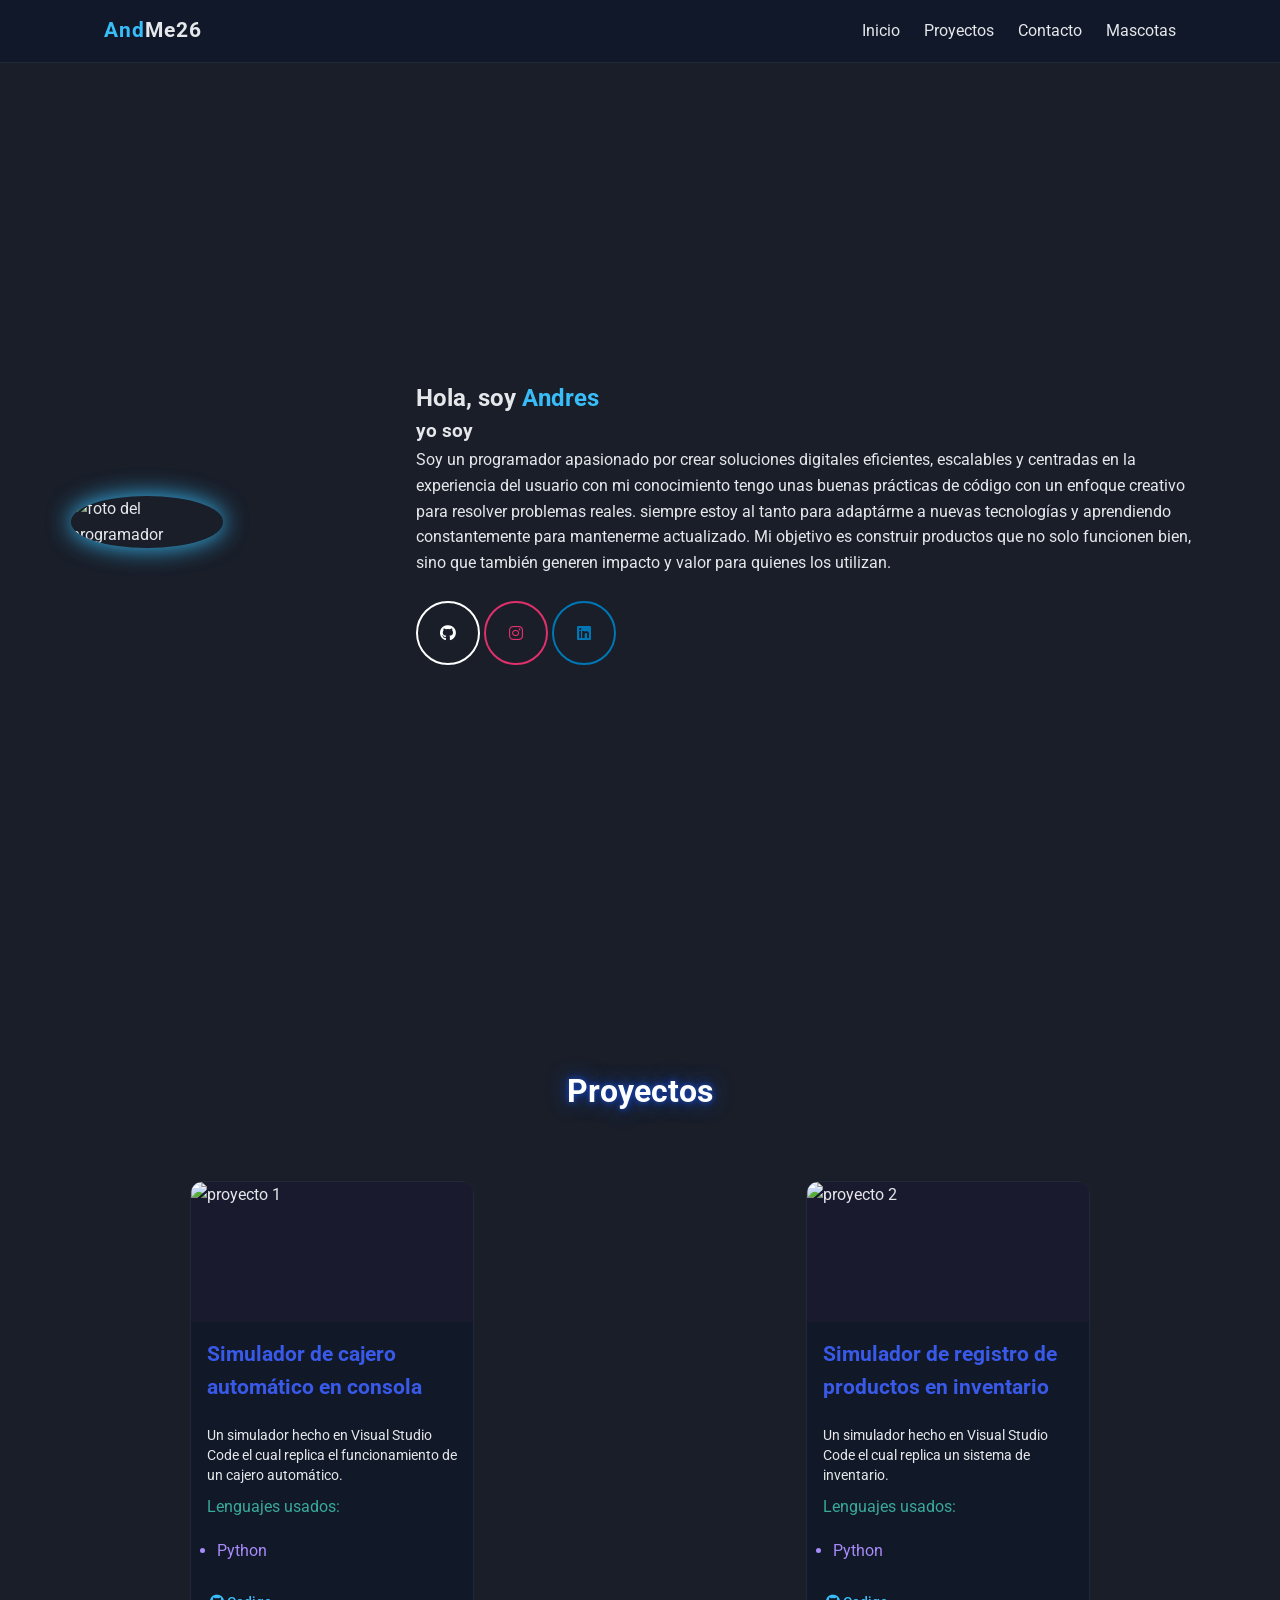
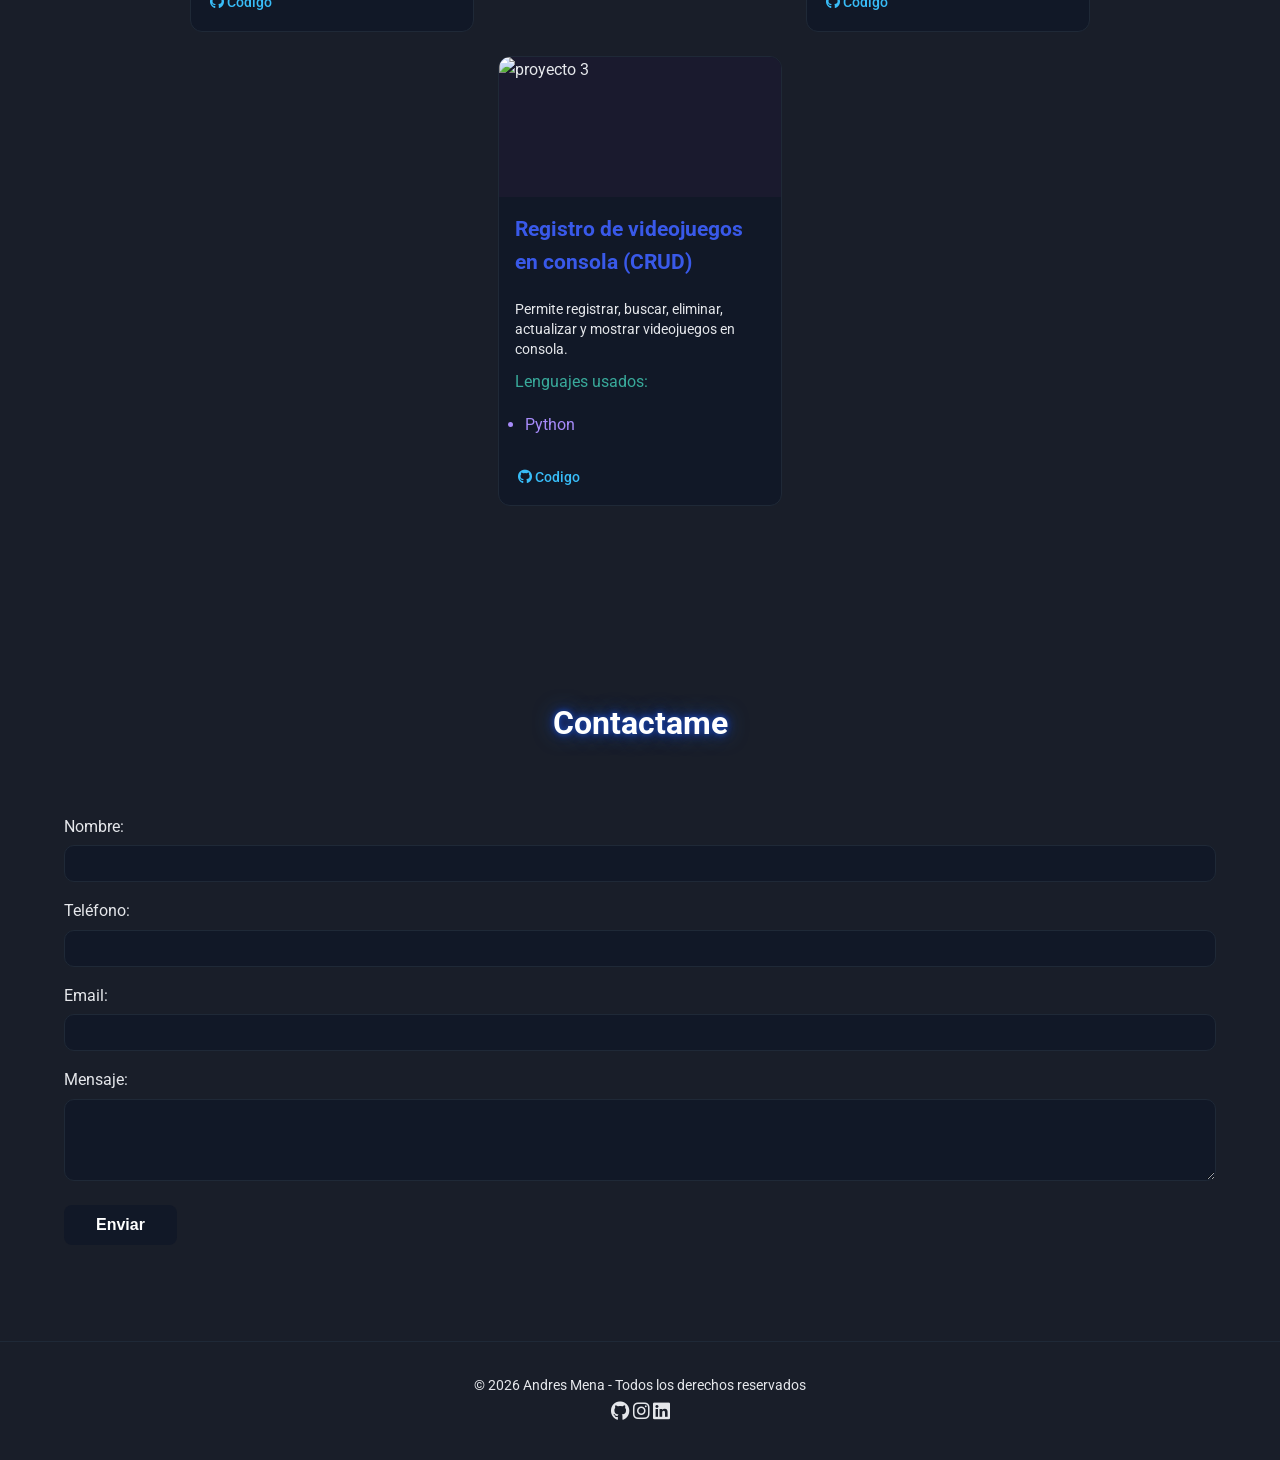
==== index.html @ 52090c89 "test2.0" ====
<!DOCTYPE html>

<html lang="es">
    <head>
    <meta charset="UTF-8" >
    <meta name="viewport" content="width=device-width, initial-scale=1.0">
    <link rel="icon" type="image/jpg" href="./public/icons/favicon.jpeg">
    <title>Portafolio</title>
    <link href="https://fonts.googleapis.com/css2?family=Roboto:wght@400;700&display=swap" rel="stylesheet">
    <link rel="stylesheet" href="src/css/styles.css">
    <link rel="stylesheet" href="https://cdnjs.cloudflare.com/ajax/libs/font-awesome/6.0.0/css/all.min.css">
</head>

<body>
    
    <header>    
        <nav id="navbar">
            <div class="logo"><span>And</span>Me26</div>
            <ul class="nav-links">
                <li><a href="#home" class="active"> Inicio</a> </li>
                <li><a href="#proyectos">Proyectos</a> </li>
                <li><a href="#contacto">Contacto</a> </li>
                <li><a class= "link" href="mascotas.html">Mascotas</a> </li>
            </ul>
        </nav>
    </header>

    <!-- sobre mi -->
    <section id="home" class="home">
        <div class="home-img">
            <img id="img-main" src="./public/icons/Foto.jpg" alt="foto del programador">
        </div>
        <div class="content-home">
            <h1>Hola, soy <span> Andres </span> </h1>
            <h3 class="text">yo soy<span></span> </h3>
            <p>Soy un programador apasionado por crear soluciones digitales eficientes, escalables y centradas en la experiencia del usuario con mi conocimiento tengo unas buenas prácticas de código con un enfoque creativo para resolver problemas reales. siempre estoy al tanto para  adaptárme a nuevas tecnologías y aprendiendo constantemente para mantenerme actualizado. Mi objetivo es construir productos que no solo funcionen bien, sino que también generen impacto y valor para quienes los utilizan.</p>
            <br>
            <div class="social-icons">
                <a class="social-icon a" href="https://github.com/AndMe26" target="_blank"><i class="fab fa-github"></i></a>
                <a class="social-icon b" href="https://www.instagram.com/n1ghtd4rk/" target="_blank"><i class="fab fa-instagram"></i></a>
                <a class="social-icon c" href="https://www.linkedin.com/in/andme26/" target="_blank"><i class="fab fa-linkedin"></i></a>
            </div>
        </div>

    </section>

    
    <section id="proyectos" class="projects">
        <h2 class="title-project">Proyectos</h2>

        <div class="content-project">

            <!-- PROYECTO 1 -->
            <div class="card-proyect">

                <div class="project-img">
                    <img src="./public/Img/cajero.jpg" alt="proyecto 1">
                </div>

                <div class="project-info">
                    <h4>Simulador de cajero automático en consola</h4>
                    <p>Un simulador hecho en Visual Studio Code el cual replica el funcionamiento de un cajero automático.</p>

                    <span>Lenguajes usados:</span>
                    <ul class="language">
                        <li>Python</li>
                    </ul>
                </div>

                <div class="project-links">
                    <a href="https://github.com/AndMe26/SimuladorDeCajeroAutomatico.git" target="_blank">
                        <i class="fab fa-github"></i> Codigo
                    </a>
                </div>

            </div>

            <br>

            <!-- PROYECTO 2 -->
            <div class="card-proyect">

                <div class="project-img">
                    <img src="./public/Img/2897785.png" alt="proyecto 2">
                </div>

                <div class="project-info">
                    <h4>Simulador de registro de productos en inventario</h4>
                    <p>Un simulador hecho en Visual Studio Code el cual replica un sistema de inventario.</p>

                    <span>Lenguajes usados:</span>
                    <ul class="language">
                        <li>Python</li>
                    </ul>
                </div>

                <div class="project-links">
                    <a href="https://github.com/AndMe26/InventarioRiwi.git" target="_blank">
                        <i class="fab fa-github"></i> Codigo
                    </a>
                </div>

            </div>

            <br>

            <!-- PROYECTO 3 -->
            <div class="card-proyect">

                <div class="project-img">
                    <img src="./public/Img/videojuegos.jpg" alt="proyecto 3">
                </div>

                <div class="project-info">
                    <h4>Registro de videojuegos en consola (CRUD)</h4>
                    <p>Permite registrar, buscar, eliminar, actualizar y mostrar videojuegos en consola.</p>

                    <span>Lenguajes usados:</span>
                    <ul class="language">
                        <li>Python</li>
                    </ul>
                </div>

                <div class="project-links">
                    <a href="https://github.com/AndMe26/Coleccion-de-videojuegos.git" target="_blank">
                        <i class="fab fa-github"></i> Codigo
                    </a>
                </div>

            </div>

        </div>
    </section>


    <section id="contacto" class="contact">
        <h2 class="title-contact">Contactame</h2>
        <form action="" method="POST">
            <div class="form-group">
                <label for="nombre">Nombre:</label>
                <input type="text" id="nombre" name="nombre" required>
            </div>
            <div class="form-group">
                <label for="telefono">Teléfono:</label>
                <input type="tel" id="telefono" name="telefono" required>
            </div>
            <div class="form-group">
                <label for="email">Email:</label>
                <input type="email" id="email" name="email" required>
            </div>
            <div class="form-group">
                <label for="mensaje">Mensaje:</label>
                <textarea id="mensaje" rows="4" name="mensaje" required></textarea>
            </div>
            <button type="submit">Enviar</button>
        </form>

    </section>

    <footer>
        <div class="footer-content">
            <p> &copy; 2026 Andres Mena - Todos los derechos reservados</p>
            <div class="social-icons">
                <a href="https://github.com/AndMe26" target="_blank"><i class="fab fa-github"></i></a>
                <a href="https://www.instagram.com/n1ghtd4rk/" target="_blank"><i class="fab fa-instagram"></i></a>
                <a href="URL_DE_TU_LINKEDIN" target="_blank"><i class="fab fa-linkedin"></i></a>
            </div>
        </div>
    </footer>

</body>
</html>
---- src/css/styles.css ----
:root {
    --primary-color: #00FF41;
    --secondary-color: #38bdf8;
    --tertiary-color: #a78bfa;

    --background-color: #0f172a;
    --background-secondary: #191e29;

    --text-primary: #e5e7eb;
    --text-secondary: #9ca3af;

    --border-color: #1f2937;

    --card-bg: #111827;

    --transition: all .3s ease;
}

/* RESET */
* {
    padding: 0px;
    margin: 0px;
    box-sizing: border-box;
}

/* BASE */
html {
    scroll-behavior: smooth;
    scrollbar-color: #0db43796 #0A0A0A;
}

body { 
    background-color: var(--background-secondary);
    font-family: 'Roboto', sans-serif;
    color: var(--text-primary);
    line-height: 1.6;
    padding-top: 70px;
}

a {
    text-decoration: none;
}

/* HEADER */
header {
    position: fixed;
    top: 0;
    left: 0;
    width: 100%;
    background-color: rgba(15, 23, 42, 0.75);
    backdrop-filter: blur(10px);
    -webkit-backdrop-filter: blur(10px);
    z-index: 50;
    border-bottom: 1px solid var(--border-color);
}

/* NAVBAR */
#navbar {
    display: flex;
    justify-content: space-between;
    align-items: center;
    padding: 0.9rem 5%;
    max-width: 1200px;
    margin: 0 auto;
}

.logo {
    font-size: 1.3rem;
    font-weight: 700;
    letter-spacing: 1px;
}

.logo span {
    color: var(--secondary-color);
}

.nav-links {
    display: flex;
    gap: 1.5rem;
    list-style: none;
}

.nav-links a {
    color: var(--text-primary);
    position: relative;
    transition: var(--transition);
}

.nav-links a::after {
    content: "";
    position: absolute;
    left: 0;
    bottom: -4px;
    width: 0%;
    height: 2px;
    background: var(--secondary-color);
    transition: var(--transition);
}

.nav-links a:hover::after {
    width: 100%;
}

.social-icon.a {
    border-color: #fff;
    color: #fff;
}

.social-icon.a:hover {
    background: #fff;
    color: #000;
}

.social-icon.b {
    border-color: #E1306C;
    color: #E1306C;
}

.social-icon.b:hover {
    background: #E1306C;
    color: #fff;
}

.social-icon.c {
    border-color: #0077B5;
    color: #0077B5;
}

.social-icon.c:hover {
    background: #0077B5;
    color: #fff;
}

/* SECTIONS */
section {
    padding: 6rem 5%;
    max-width: 1400px;
    margin: 0 auto;
}

/* HOME */
.home {
    display: flex;
    align-items: center;
    justify-content: space-between;
    gap: 50px;
    min-height: 100vh;
    padding-top: 100px;
}

.content-home {
    max-width: 800px;
}

.content-home h1 span {
    color: var(--secondary-color);
}

/* IMAGES */
.home img {
    display: block;
    max-width: 100%;
    margin-left: auto;
    margin-right: auto;
}

#img-main {
    width: 91%;
    max-width: 310px;
    height: auto;
    border-radius: 50%;
    box-shadow: 0 0 25px var(--secondary-color);
    transition: 0.3s;
}

#img-main:hover {
    transform: scale(1.05);
}

/* GRID */
.grid {
    display: grid;
    grid-template-columns: repeat(auto-fit, minmax(280px, 1fr));
    gap: 20px;
    justify-items: center;
}

/* PROJECTS */
.title-project {
    font-size: 2rem;
    margin-bottom: 3rem;
    text-align: center;
    position: relative;
    padding-bottom: 1rem;
    color: #fff;
    text-shadow: 0 0 5px #1d4da5,
                0 0 10px #0f25a1,
                0 0 20px #22539c;
}

.content-project {
    display: grid;
    grid-template-columns: repeat(3, 1fr);
    gap: 24px;
    align-items: start;
    max-width: 900px;
    margin: 0 auto;
}

.card-proyect {
   background: var(--card-bg);
    border-radius: 12px;
    border: 1px solid var(--border-color);
    overflow: hidden;
    transition: var(--transition);
    width: 100%;
}

.card-proyect:hover {
    transform: translateY(-5px);
    box-shadow: 0 12px 25px rgba(0,0,0,0.35);
}

.project-img {
    width: 100%;
    height: 140px;
    overflow: hidden;
}

.project-img img {
    width: 100%;
    height: 100%;
    object-fit: contain;
    background: #1a1a2e;
    display: block;
}

.card-proyect:hover .project-img img {
    transform: scale(1.05);
}

.project-info {
    padding: 1rem;
    display: flex;
    flex-direction: column;
    gap: 8px;
}

.project-info h4 {
    margin-bottom: .8rem;
    font-size: 1.3rem;
    color: rgb(57, 89, 233);
}


.language{

    padding: 10px;
    color: var(--tertiary-color);
}

.project-info p {
    color: var(--text-primary);
    font-size: 0.9rem;
    line-height: 1.4;
}

.project-info span{
    color: #39aa9b;


} 

.title-contact{
    font-size: 2rem;
    margin-bottom: 3rem;
    text-align: center;
    position: relative;
    padding-bottom: 1rem;
    color: #fff;
    text-shadow: 0 0 5px #1d4da5,
                0 0 10px #0f25a1,
                0 0 20px #22539c;
}   

.project-links {
    padding: 0 1.2rem 1rem;
    margin-top: auto;
}

.project-links a {
    color: var(--secondary-color);
    font-weight: 500;
    font-size: 0.9rem;
}

/* SOCIAL ICONS */
.social-icon {
    display: inline-flex;
    justify-content: center;
    align-items: center;
    width: 4rem;
    height: 4rem;
    border-radius: 50%;
    border: 2px solid var(--secondary-color);
    transition: var(--transition);
}

.social-icon:hover {
    background: var(--secondary-color);
    transform: translateY(-4px);
    color: white;
}

/* CONTACT */
.contact input,
.contact textarea {
    background: var(--card-bg);
    border: 1px solid var(--border-color);
    padding: 10px;
    border-radius: 10px;
    color: var(--text-primary);
    transition: var(--transition);
    width: 100%;
}

.contact input:focus,
.contact textarea:focus {
    border-color: var(--secondary-color);
    box-shadow: 0 0 8px rgba(56, 189, 248, 0.2);
    outline: none;
}

.contact button{
    background-color: var(--card-bg);
    color: #ffffff;
    padding: 0.7rem 2rem;
    border: none;
    border-radius: 8px;
    cursor: pointer;
    font-weight: 700;
    font-size: 1rem;
    transition: var(--transition);
    margin-top: 0.5rem;
}

.contact button:hover{
    opacity: 0.85;
    transform: translateY(-2px);

}

.form-group{
    display: flex;
    flex-direction: column;
    gap: 6px;
    margin-bottom: 1rem;
}

/* FOOTER */
footer {
    text-align: center;
    padding: 2rem;
    border-top: 1px solid var(--border-color);
    color: var(--text-primary);
    font-size: 0.9rem;
}

.footer-content .social-icons a {
    color: var(--text-primary);
    font-size: 1.2rem;
    transition: var(--transition);
}

.footer-content .social-icons a:hover {
    color: var(--secondary-color);
}
/* PETS HEADER */
#navbar-mascotas {
    display: flex;
    justify-content: space-between;
    align-items: center;
    padding: 0.9rem 5%;
    max-width: 100%;
    margin: 0 auto;
}

#pets-header h1 {
    font-size: 1.2rem;
    margin: 0;
}

#pets-header .back-portafolio ul {
    list-style: none;
    margin: 0;
    padding: 0;
}

/* GALERY */
.galeria {
    padding-top: 5rem;
    padding-bottom: 3rem;
    max-width: 1200px;
    margin: 0 auto;
    padding-left: 5%;
    padding-right: 5%;
}

.galeria h2{
    text-align: center;
    font-size: 2rem;
    margin-bottom: 2rem;
    color: #fff;
    text-shadow:    0 0 5px #1d4da5,
                    0 0 10px #0f25a1,
                    0 0 20px #22539c;

}

/* PETS GRID */
.contenedor-mascotas {
    display: grid;
    grid-template-columns: repeat(3 , 1fr);
    gap: 20px;
}

.mascota {
    background-color: var(--card-bg);
    border: 1px solid var(--border-color);
    padding: 15px;
    border-radius: 12px;
    text-align: center;
    transition: var(--transition);
}

.mascota:hover {
    transform:  translateY(-5px);
    box-shadow: 0 12px 25px rgba(0,0,0,0.35);
}

.mascota img{
    width: 100%;
    height: 160px;
    object-fit: cover;
    border-radius: 10px;
    margin-bottom: 0.5rem;

}

.mascota h3 {
    color: var(--secondary-color);
    margin-bottom:  0.4rem;
}

.mascota p {
    font-size:  0.9rem;
    color: var(--text-secondary);
}




/* ================= RESPONSIVE ================= */

@media (max-width: 1024px) {
    .home {
        gap: 30px;
        padding-top: 120px;
    }

    .content-home {
        max-width: 100%;
    }
}

@media (max-width: 768px) {

   body {
        padding-top: 130px;
    }

    #navbar {
        flex-direction: column;
        gap: 8px;
        padding: 0.7rem 5%;
    }

    .nav-links {
        flex-wrap: wrap;
        justify-content: center;
        gap: 10px;
    }

    .nav-links a {
        font-size: 0.85rem;
    }

    .home {
        flex-direction: column;
        justify-content: center;
        align-items: center;
        text-align: center;
        gap: 2rem;
    }

    #img-main {
        width: 200px;
        height: 200px;
    }

    .content-project {
        grid-template-columns: 1fr;
    }

    .card-proyect {
        width: 100%;
    }

    .content-home h1 {
        font-size: 1.8rem;
    }

    .content-home p {
        font-size: 0.95rem;
    }

    .social-icon {
        width: 3.5rem;
        height: 3.5rem;
    }

    footer {
        padding: 2rem 1rem;
    }

    .contenedor-mascotas {
        grid-template-columns: repeat(2, 1fr);
    }
}

@media (max-width: 480px) {

    .content-home h1 {
        font-size: 1.5rem;
    }

    .content-home p {
        font-size: 0.9rem;
    }

    #img-main {
        width: 150px;
        height: 150px;
    }

    .nav-links {
        gap: 8px;
    }

    .nav-links a {
        font-size: 0.8rem;
    }

    .project-info h4 {
        font-size: 1rem;
    }

    .project-info p {
        font-size: 0.85rem;
    }
}
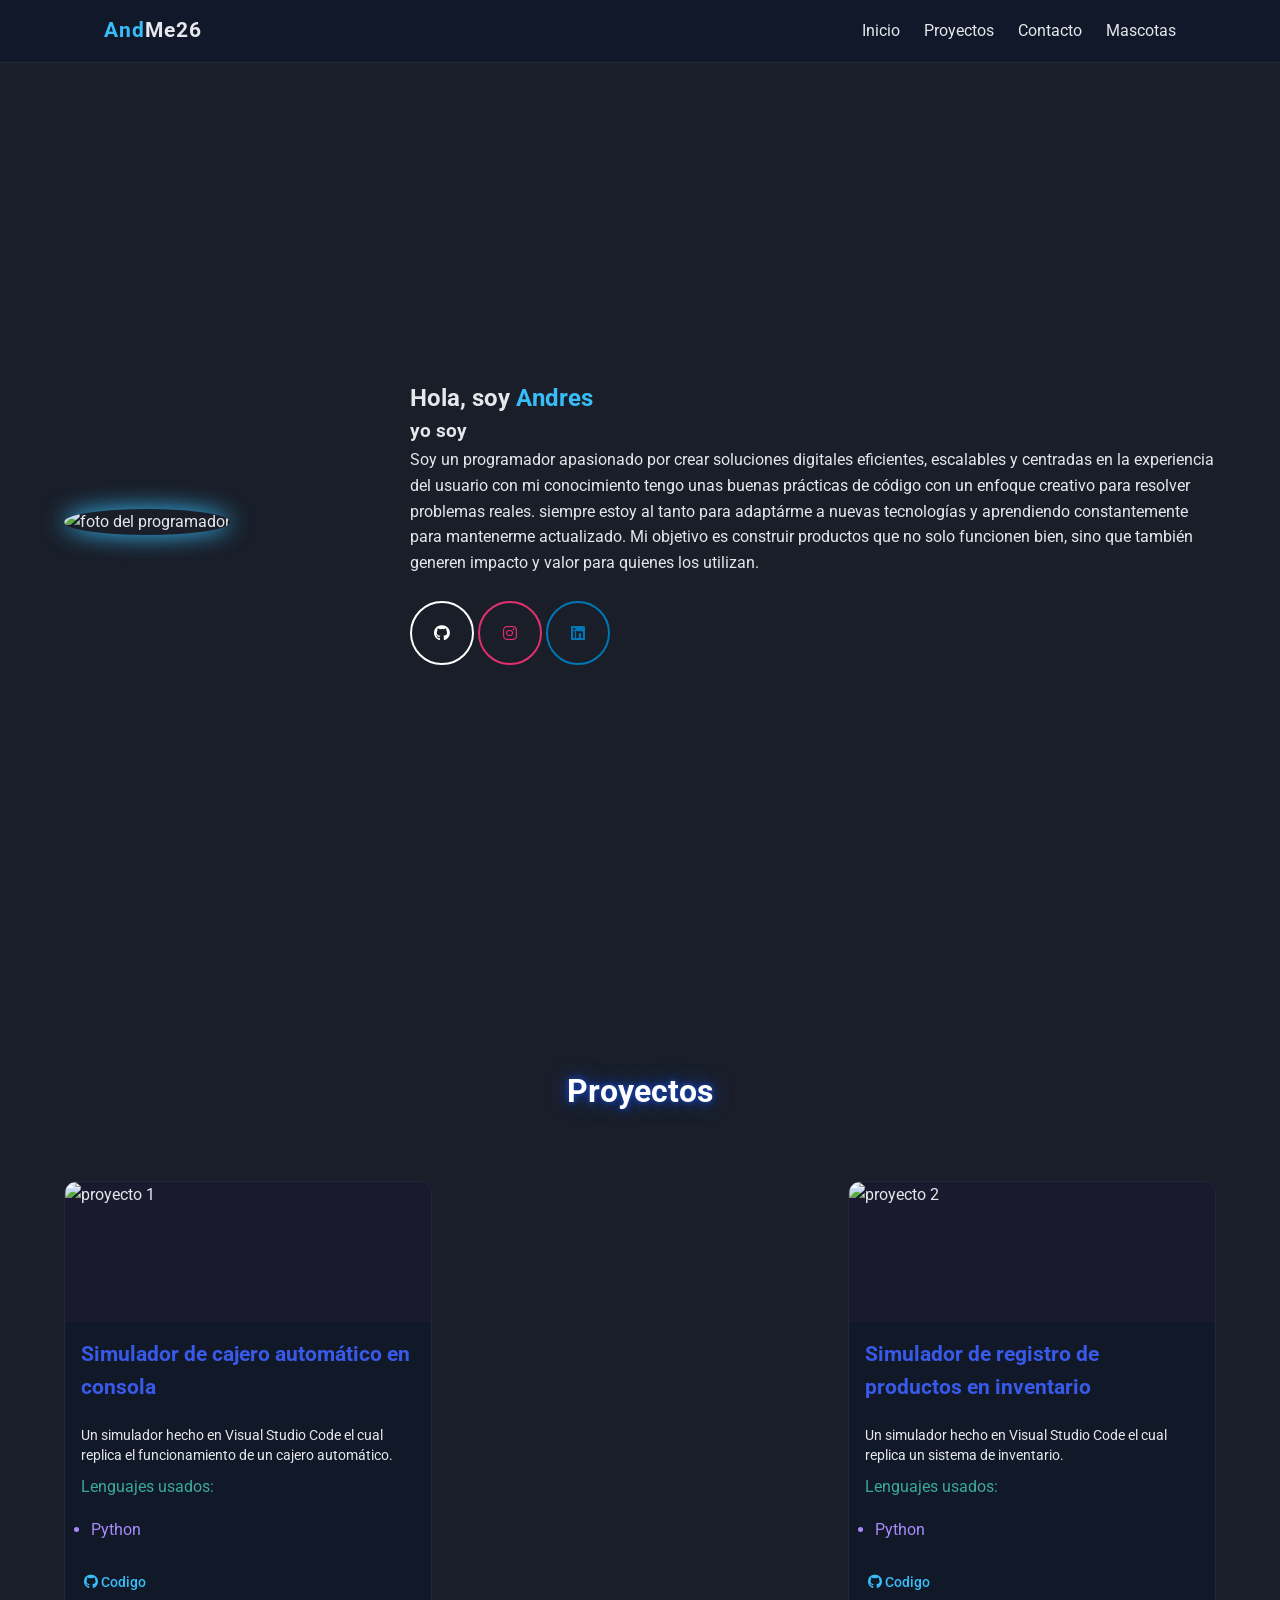
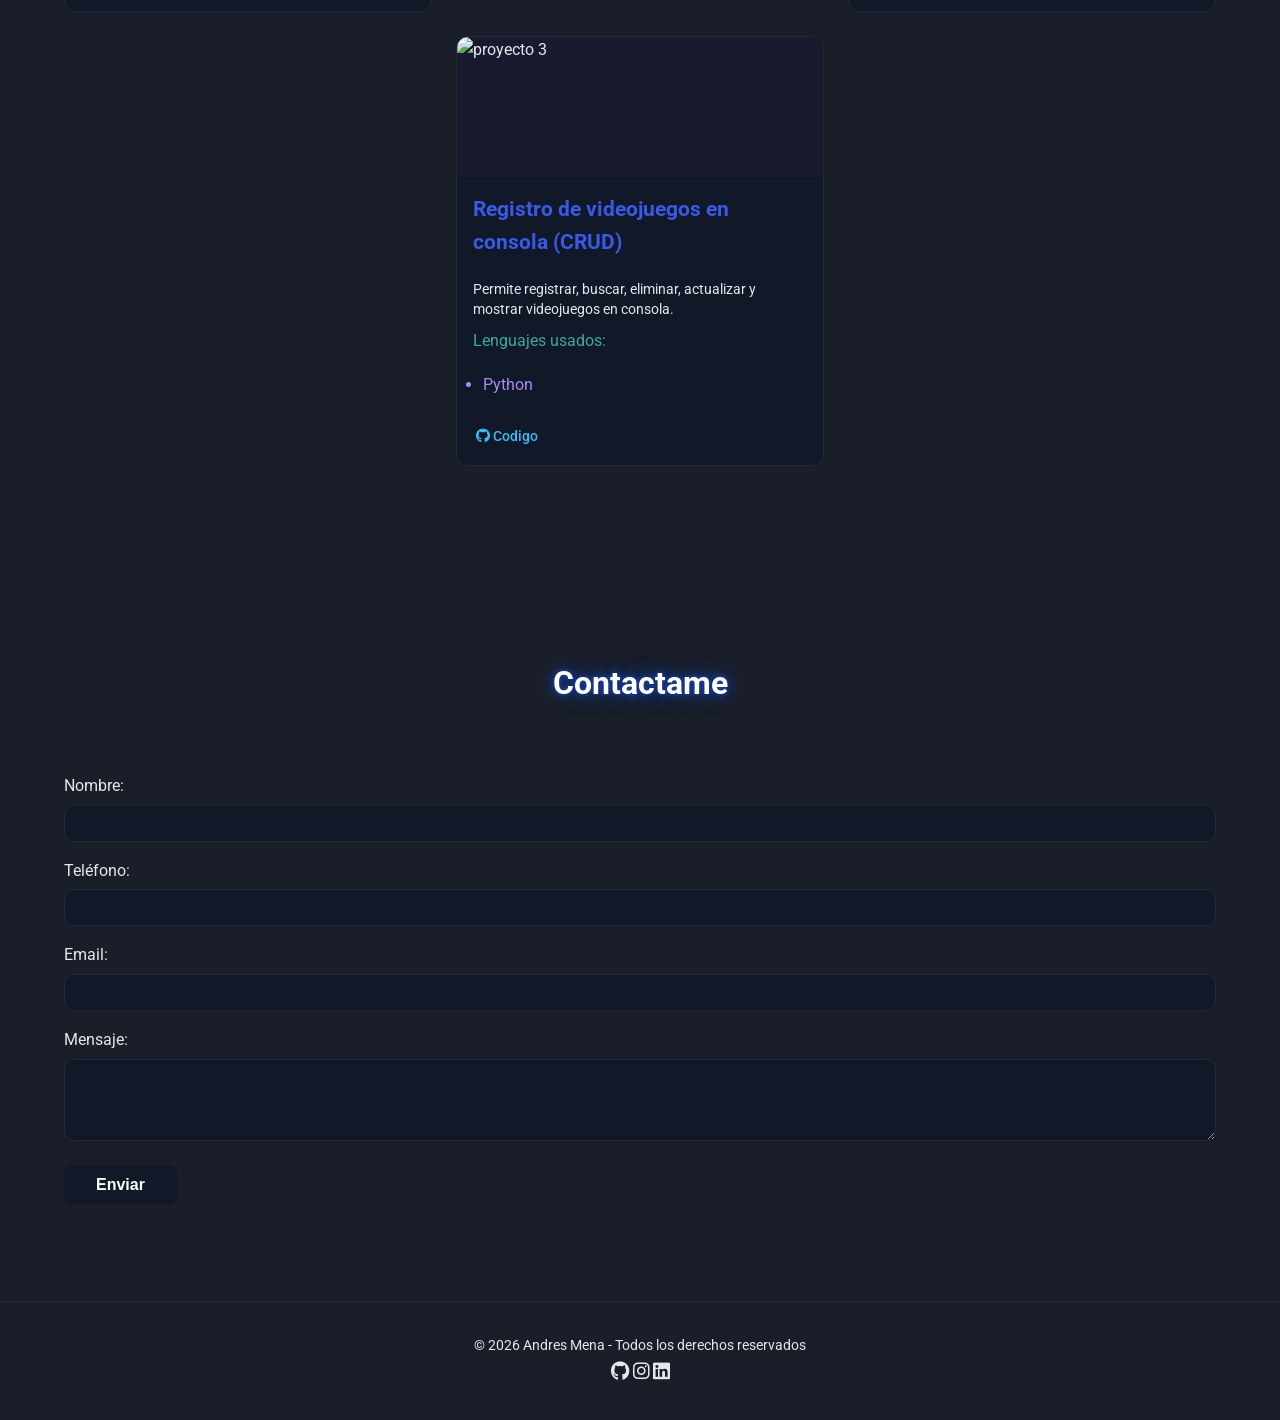
==== commit 47be8790: "test3.0" ====
--- a/index.html
+++ b/index.html
@@ -7,6 +7,7 @@
     <link rel="icon" type="image/jpg" href="./public/icons/favicon.jpeg">
     <title>Portafolio</title>
     <link href="https://fonts.googleapis.com/css2?family=Roboto:wght@400;700&display=swap" rel="stylesheet">
+    <link rel="stylesheet" href="src/css/header.css">
     <link rel="stylesheet" href="src/css/styles.css">
     <link rel="stylesheet" href="https://cdnjs.cloudflare.com/ajax/libs/font-awesome/6.0.0/css/all.min.css">
 </head>
--- a/src/css/header.css
+++ b/src/css/header.css
@@ -0,0 +1,59 @@
+/* HEADER */
+header {
+    position: fixed;
+    top: 0;
+    left: 0;
+    width: 100%;
+    background-color: rgba(15, 23, 42, 0.75);
+    backdrop-filter: blur(10px);
+    -webkit-backdrop-filter: blur(10px);
+    z-index: 50;
+    border-bottom: 1px solid var(--border-color);
+}
+
+/* NAVBAR */
+#navbar {
+    display: flex;
+    justify-content: space-between;
+    align-items: center;
+    padding: 0.9rem 5%;
+    max-width: 1200px;
+    margin: 0 auto;
+}
+
+.logo {
+    font-size: 1.3rem;
+    font-weight: 700;
+    letter-spacing: 1px;
+}
+
+.logo span {
+    color: var(--secondary-color);
+}
+
+.nav-links {
+    display: flex;
+    gap: 1.5rem;
+    list-style: none;
+}
+
+.nav-links a {
+    color: var(--text-primary);
+    position: relative;
+
+}
+
+.nav-links a::after {
+    content: "";
+    position: absolute;
+    left: 0;
+    bottom: -3px;
+    width: 0%;
+    height: 2px;
+    background: var(--secondary-color);
+    transition: var(--transition);
+}
+
+.nav-links a:hover::after {
+    width: 100%;
+}
--- a/src/css/styles.css
+++ b/src/css/styles.css
@@ -26,10 +26,10 @@
 /* BASE */
 html {
     scroll-behavior: smooth;
-    scrollbar-color: #0db43796 #0A0A0A;
-}
-
-body { 
+    scrollbar-color: var(--secondary-color) #0A0A0A;
+}
+
+body {
     background-color: var(--background-secondary);
     font-family: 'Roboto', sans-serif;
     color: var(--text-primary);
@@ -83,14 +83,14 @@
 .nav-links a {
     color: var(--text-primary);
     position: relative;
-    transition: var(--transition);
+
 }
 
 .nav-links a::after {
     content: "";
     position: absolute;
     left: 0;
-    bottom: -4px;
+    bottom: -3px;
     width: 0%;
     height: 2px;
     background: var(--secondary-color);
@@ -143,22 +143,24 @@
     display: flex;
     align-items: center;
     justify-content: space-between;
-    gap: 50px;
     min-height: 100vh;
     padding-top: 100px;
 }
 
 .content-home {
-    max-width: 800px;
+    max-width: 70%;
 }
 
 .content-home h1 span {
     color: var(--secondary-color);
 }
 
+.home-img {
+    width: 30%;
+}
+
 /* IMAGES */
 .home img {
-    display: block;
     max-width: 100%;
     margin-left: auto;
     margin-right: auto;
@@ -194,8 +196,8 @@
     padding-bottom: 1rem;
     color: #fff;
     text-shadow: 0 0 5px #1d4da5,
-                0 0 10px #0f25a1,
-                0 0 20px #22539c;
+        0 0 10px #0f25a1,
+        0 0 20px #22539c;
 }
 
 .content-project {
@@ -203,12 +205,12 @@
     grid-template-columns: repeat(3, 1fr);
     gap: 24px;
     align-items: start;
-    max-width: 900px;
+    max-width: 100%;
     margin: 0 auto;
 }
 
 .card-proyect {
-   background: var(--card-bg);
+    background: var(--card-bg);
     border-radius: 12px;
     border: 1px solid var(--border-color);
     overflow: hidden;
@@ -218,7 +220,7 @@
 
 .card-proyect:hover {
     transform: translateY(-5px);
-    box-shadow: 0 12px 25px rgba(0,0,0,0.35);
+    box-shadow: 0 12px 25px rgba(0, 0, 0, 0.35);
 }
 
 .project-img {
@@ -253,7 +255,7 @@
 }
 
 
-.language{
+.language {
 
     padding: 10px;
     color: var(--tertiary-color);
@@ -265,13 +267,13 @@
     line-height: 1.4;
 }
 
-.project-info span{
+.project-info span {
     color: #39aa9b;
 
 
-} 
-
-.title-contact{
+}
+
+.title-contact {
     font-size: 2rem;
     margin-bottom: 3rem;
     text-align: center;
@@ -279,9 +281,9 @@
     padding-bottom: 1rem;
     color: #fff;
     text-shadow: 0 0 5px #1d4da5,
-                0 0 10px #0f25a1,
-                0 0 20px #22539c;
-}   
+        0 0 10px #0f25a1,
+        0 0 20px #22539c;
+}
 
 .project-links {
     padding: 0 1.2rem 1rem;
@@ -331,7 +333,7 @@
     outline: none;
 }
 
-.contact button{
+.contact button {
     background-color: var(--card-bg);
     color: #ffffff;
     padding: 0.7rem 2rem;
@@ -344,13 +346,13 @@
     margin-top: 0.5rem;
 }
 
-.contact button:hover{
+.contact button:hover {
     opacity: 0.85;
     transform: translateY(-2px);
 
 }
 
-.form-group{
+.form-group {
     display: flex;
     flex-direction: column;
     gap: 6px;
@@ -375,6 +377,7 @@
 .footer-content .social-icons a:hover {
     color: var(--secondary-color);
 }
+
 /* PETS HEADER */
 #navbar-mascotas {
     display: flex;
@@ -406,21 +409,21 @@
     padding-right: 5%;
 }
 
-.galeria h2{
+.galeria h2 {
     text-align: center;
     font-size: 2rem;
     margin-bottom: 2rem;
     color: #fff;
-    text-shadow:    0 0 5px #1d4da5,
-                    0 0 10px #0f25a1,
-                    0 0 20px #22539c;
+    text-shadow: 0 0 5px #1d4da5,
+        0 0 10px #0f25a1,
+        0 0 20px #22539c;
 
 }
 
 /* PETS GRID */
 .contenedor-mascotas {
     display: grid;
-    grid-template-columns: repeat(3 , 1fr);
+    grid-template-columns: repeat(3, 1fr);
     gap: 20px;
 }
 
@@ -434,11 +437,11 @@
 }
 
 .mascota:hover {
-    transform:  translateY(-5px);
-    box-shadow: 0 12px 25px rgba(0,0,0,0.35);
-}
-
-.mascota img{
+    transform: translateY(-5px);
+    box-shadow: 0 12px 25px rgba(0, 0, 0, 0.35);
+}
+
+.mascota img {
     width: 100%;
     height: 160px;
     object-fit: cover;
@@ -449,11 +452,11 @@
 
 .mascota h3 {
     color: var(--secondary-color);
-    margin-bottom:  0.4rem;
+    margin-bottom: 0.4rem;
 }
 
 .mascota p {
-    font-size:  0.9rem;
+    font-size: 0.9rem;
     color: var(--text-secondary);
 }
 
@@ -468,6 +471,12 @@
         padding-top: 120px;
     }
 
+
+    .home {
+        flex-direction: column;
+        justify-content: center;
+    }
+
     .content-home {
         max-width: 100%;
     }
@@ -475,7 +484,7 @@
 
 @media (max-width: 768px) {
 
-   body {
+    .body {
         padding-top: 130px;
     }
 
@@ -496,6 +505,7 @@
     }
 
     .home {
+        display: flex;
         flex-direction: column;
         justify-content: center;
         align-items: center;
@@ -503,6 +513,7 @@
         gap: 2rem;
     }
 
+
     #img-main {
         width: 200px;
         height: 200px;
@@ -540,6 +551,11 @@
 
 @media (max-width: 480px) {
 
+
+    .home-img{
+        width: 100%;
+    }
+
     .content-home h1 {
         font-size: 1.5rem;
     }
@@ -568,7 +584,4 @@
     .project-info p {
         font-size: 0.85rem;
     }
-}
-
-
-
+}
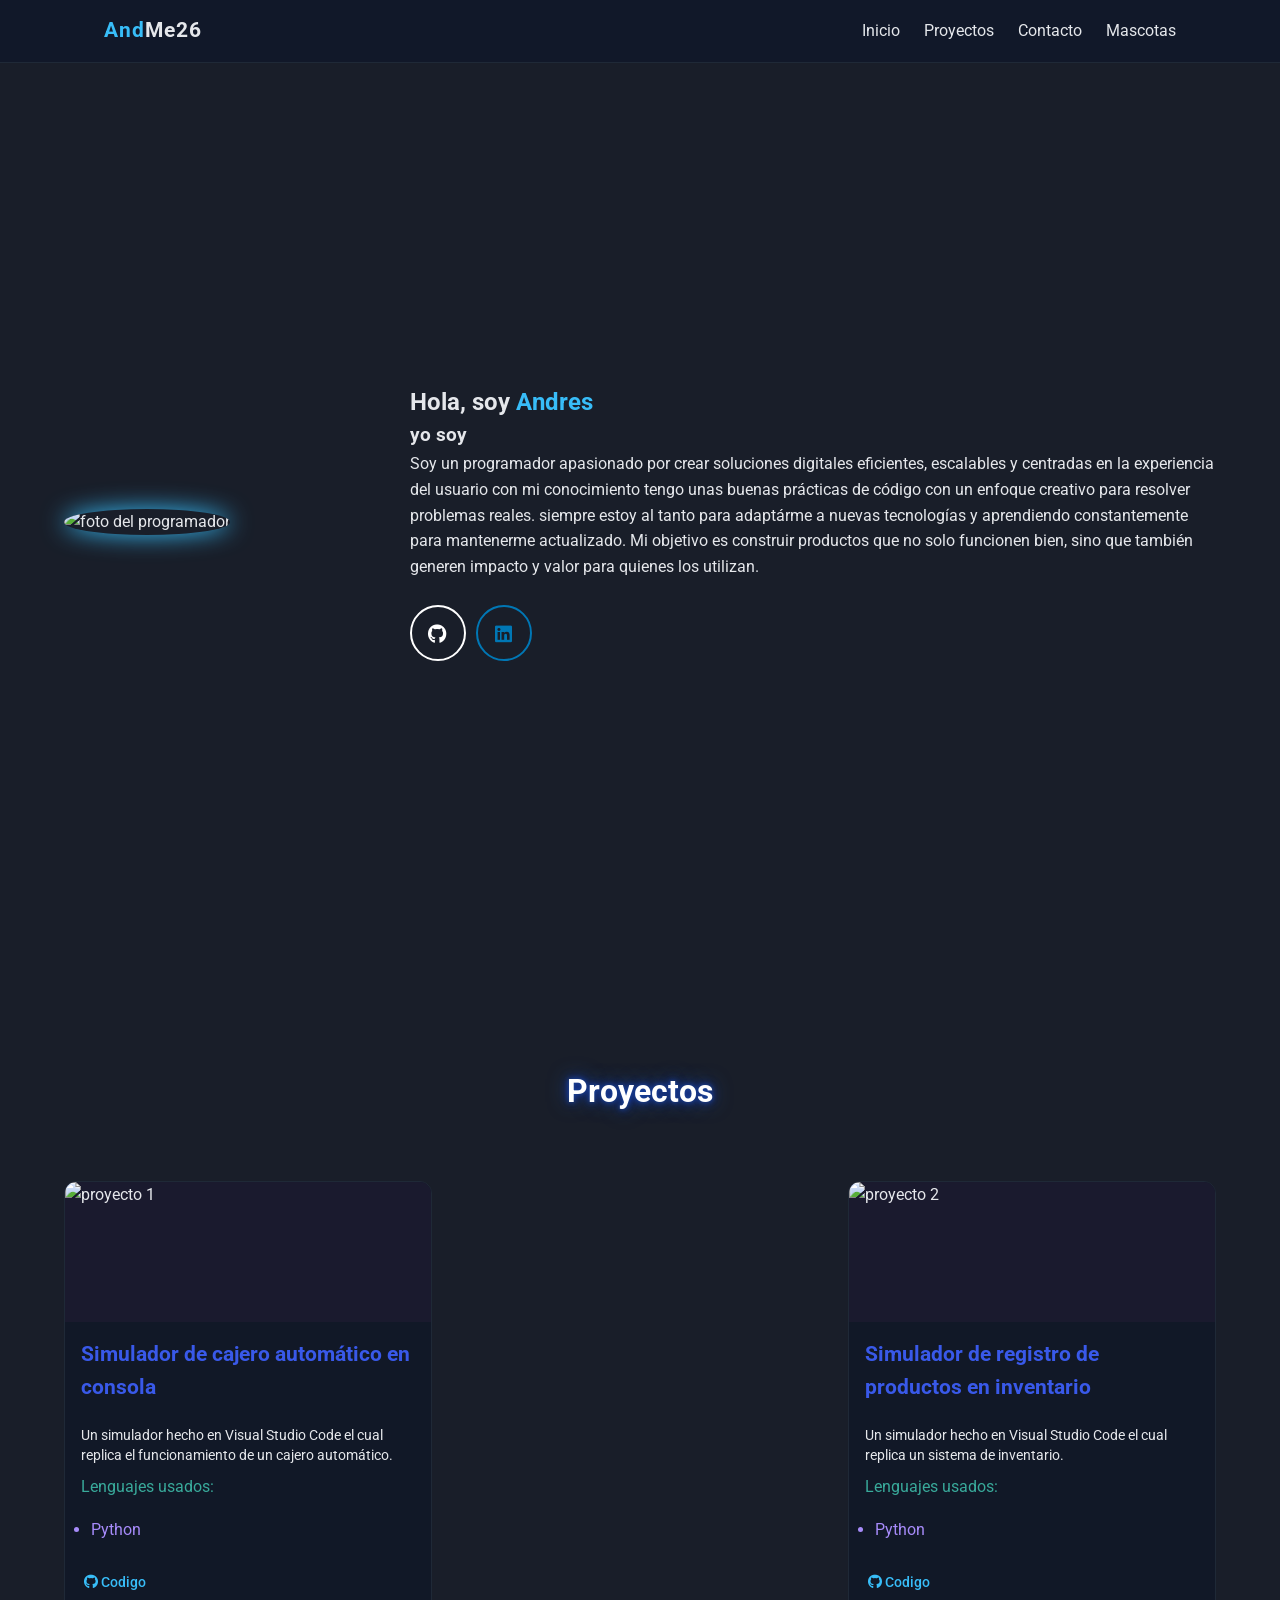
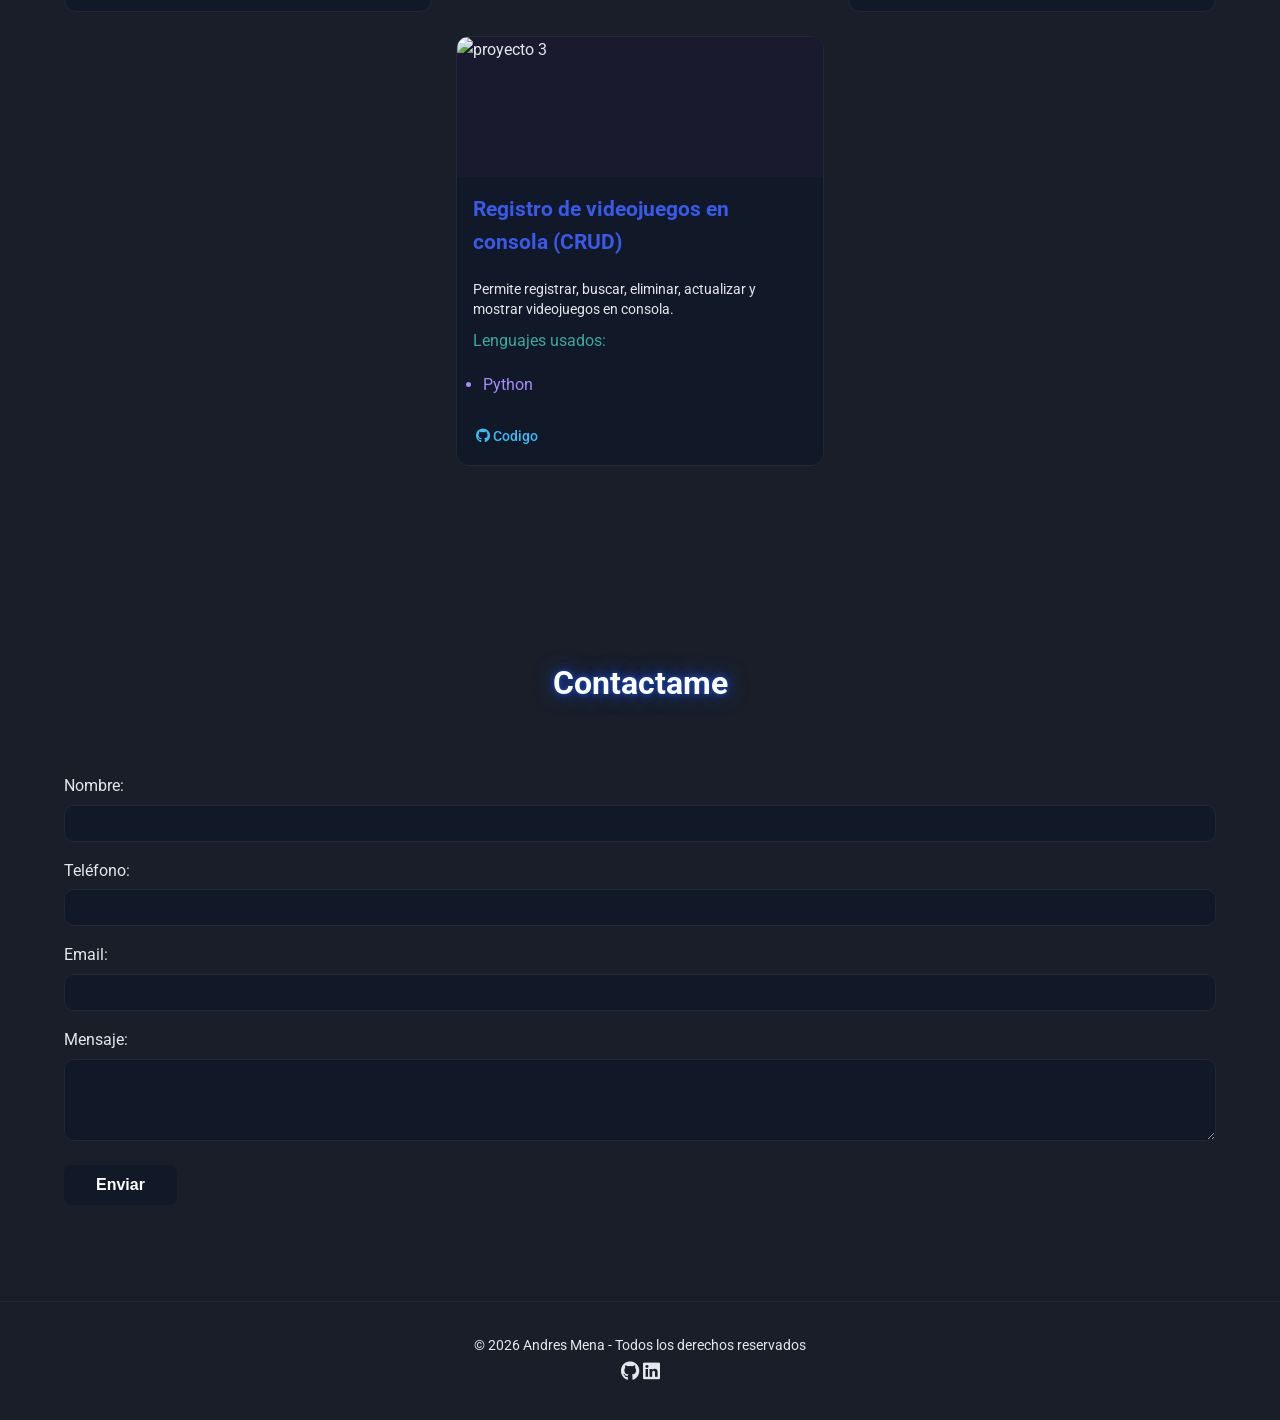
==== commit e58aa928: "test3.0" ====
--- a/index.html
+++ b/index.html
@@ -7,8 +7,11 @@
     <link rel="icon" type="image/jpg" href="./public/icons/favicon.jpeg">
     <title>Portafolio</title>
     <link href="https://fonts.googleapis.com/css2?family=Roboto:wght@400;700&display=swap" rel="stylesheet">
+    <link rel="stylesheet" href="src/css/styles.css">
     <link rel="stylesheet" href="src/css/header.css">
-    <link rel="stylesheet" href="src/css/styles.css">
+    <link rel="stylesheet" href="src/css/home.css">
+    <link rel="stylesheet" href="src/css/projects.css">
+    <link rel="stylesheet" href="src/css/contact.css">
     <link rel="stylesheet" href="https://cdnjs.cloudflare.com/ajax/libs/font-awesome/6.0.0/css/all.min.css">
 </head>
 
@@ -19,8 +22,8 @@
             <div class="logo"><span>And</span>Me26</div>
             <ul class="nav-links">
                 <li><a href="#home" class="active"> Inicio</a> </li>
-                <li><a href="#proyectos">Proyectos</a> </li>
-                <li><a href="#contacto">Contacto</a> </li>
+                <li><a href="#projects">Proyectos</a> </li>
+                <li><a href="#contact">Contacto</a> </li>
                 <li><a class= "link" href="mascotas.html">Mascotas</a> </li>
             </ul>
         </nav>
@@ -37,16 +40,15 @@
             <p>Soy un programador apasionado por crear soluciones digitales eficientes, escalables y centradas en la experiencia del usuario con mi conocimiento tengo unas buenas prácticas de código con un enfoque creativo para resolver problemas reales. siempre estoy al tanto para  adaptárme a nuevas tecnologías y aprendiendo constantemente para mantenerme actualizado. Mi objetivo es construir productos que no solo funcionen bien, sino que también generen impacto y valor para quienes los utilizan.</p>
             <br>
             <div class="social-icons">
-                <a class="social-icon a" href="https://github.com/AndMe26" target="_blank"><i class="fab fa-github"></i></a>
-                <a class="social-icon b" href="https://www.instagram.com/n1ghtd4rk/" target="_blank"><i class="fab fa-instagram"></i></a>
-                <a class="social-icon c" href="https://www.linkedin.com/in/andme26/" target="_blank"><i class="fab fa-linkedin"></i></a>
+                <a class="s-icon-g" href="https://github.com/AndMe26" target="_blank"><i class="fab fa-github"></i></a>
+                <a class="s-icon-l" href="https://www.linkedin.com/in/andme26/" target="_blank"><i class="fab fa-linkedin"></i></a>
             </div>
         </div>
 
     </section>
 
     
-    <section id="proyectos" class="projects">
+    <section id="projects" class="projects">
         <h2 class="title-project">Proyectos</h2>
 
         <div class="content-project">
@@ -134,7 +136,7 @@
     </section>
 
 
-    <section id="contacto" class="contact">
+    <section id="contact" class="contact">
         <h2 class="title-contact">Contactame</h2>
         <form action="" method="POST">
             <div class="form-group">
@@ -161,10 +163,9 @@
     <footer>
         <div class="footer-content">
             <p> &copy; 2026 Andres Mena - Todos los derechos reservados</p>
-            <div class="social-icons">
+            <div class="footer-social-icons">
                 <a href="https://github.com/AndMe26" target="_blank"><i class="fab fa-github"></i></a>
-                <a href="https://www.instagram.com/n1ghtd4rk/" target="_blank"><i class="fab fa-instagram"></i></a>
-                <a href="URL_DE_TU_LINKEDIN" target="_blank"><i class="fab fa-linkedin"></i></a>
+                <a href="https://www.linkedin.com/in/andme26/" target="_blank"><i class="fab fa-linkedin"></i></a>
             </div>
         </div>
     </footer>
--- a/src/css/styles.css
+++ b/src/css/styles.css
@@ -14,31 +14,6 @@
     --card-bg: #111827;
 
     --transition: all .3s ease;
-}
-
-/* RESET */
-* {
-    padding: 0px;
-    margin: 0px;
-    box-sizing: border-box;
-}
-
-/* BASE */
-html {
-    scroll-behavior: smooth;
-    scrollbar-color: var(--secondary-color) #0A0A0A;
-}
-
-body {
-    background-color: var(--background-secondary);
-    font-family: 'Roboto', sans-serif;
-    color: var(--text-primary);
-    line-height: 1.6;
-    padding-top: 70px;
-}
-
-a {
-    text-decoration: none;
 }
 
 /* HEADER */
@@ -54,312 +29,50 @@
     border-bottom: 1px solid var(--border-color);
 }
 
-/* NAVBAR */
-#navbar {
+
+
+/* ================= RESET ================= */
+* {
+    padding: 0px;
+    margin: 0px;
+    box-sizing: border-box;
+}
+
+/* ================= BASE ================= */
+html {
+    scroll-behavior: smooth;
+    scrollbar-color: var(--secondary-color) #0A0A0A;
+}
+
+body {
+    background-color: var(--background-secondary);
+    font-family: 'Roboto', sans-serif;
+    color: var(--text-primary);
+    line-height: 1.6;
+    padding-top: 70px;
+}
+
+a {
+    text-decoration: none;
+}
+
+
+/* ================= SOCIAL ICONS ================= */
+.social-icons{
     display: flex;
-    justify-content: space-between;
-    align-items: center;
-    padding: 0.9rem 5%;
-    max-width: 1200px;
-    margin: 0 auto;
-}
-
-.logo {
-    font-size: 1.3rem;
-    font-weight: 700;
-    letter-spacing: 1px;
-}
-
-.logo span {
-    color: var(--secondary-color);
-}
-
-.nav-links {
-    display: flex;
-    gap: 1.5rem;
-    list-style: none;
-}
-
-.nav-links a {
-    color: var(--text-primary);
-    position: relative;
-
-}
-
-.nav-links a::after {
-    content: "";
-    position: absolute;
-    left: 0;
-    bottom: -3px;
-    width: 0%;
-    height: 2px;
-    background: var(--secondary-color);
-    transition: var(--transition);
-}
-
-.nav-links a:hover::after {
-    width: 100%;
-}
-
-.social-icon.a {
-    border-color: #fff;
-    color: #fff;
-}
-
-.social-icon.a:hover {
-    background: #fff;
-    color: #000;
-}
-
-.social-icon.b {
-    border-color: #E1306C;
-    color: #E1306C;
-}
-
-.social-icon.b:hover {
-    background: #E1306C;
-    color: #fff;
-}
-
-.social-icon.c {
-    border-color: #0077B5;
-    color: #0077B5;
-}
-
-.social-icon.c:hover {
-    background: #0077B5;
-    color: #fff;
-}
-
-/* SECTIONS */
+    justify-content: left;
+    gap: 10px;
+}
+
+
+/* ================= SECTIONS ================= */
 section {
     padding: 6rem 5%;
     max-width: 1400px;
     margin: 0 auto;
 }
 
-/* HOME */
-.home {
-    display: flex;
-    align-items: center;
-    justify-content: space-between;
-    min-height: 100vh;
-    padding-top: 100px;
-}
-
-.content-home {
-    max-width: 70%;
-}
-
-.content-home h1 span {
-    color: var(--secondary-color);
-}
-
-.home-img {
-    width: 30%;
-}
-
-/* IMAGES */
-.home img {
-    max-width: 100%;
-    margin-left: auto;
-    margin-right: auto;
-}
-
-#img-main {
-    width: 91%;
-    max-width: 310px;
-    height: auto;
-    border-radius: 50%;
-    box-shadow: 0 0 25px var(--secondary-color);
-    transition: 0.3s;
-}
-
-#img-main:hover {
-    transform: scale(1.05);
-}
-
-/* GRID */
-.grid {
-    display: grid;
-    grid-template-columns: repeat(auto-fit, minmax(280px, 1fr));
-    gap: 20px;
-    justify-items: center;
-}
-
-/* PROJECTS */
-.title-project {
-    font-size: 2rem;
-    margin-bottom: 3rem;
-    text-align: center;
-    position: relative;
-    padding-bottom: 1rem;
-    color: #fff;
-    text-shadow: 0 0 5px #1d4da5,
-        0 0 10px #0f25a1,
-        0 0 20px #22539c;
-}
-
-.content-project {
-    display: grid;
-    grid-template-columns: repeat(3, 1fr);
-    gap: 24px;
-    align-items: start;
-    max-width: 100%;
-    margin: 0 auto;
-}
-
-.card-proyect {
-    background: var(--card-bg);
-    border-radius: 12px;
-    border: 1px solid var(--border-color);
-    overflow: hidden;
-    transition: var(--transition);
-    width: 100%;
-}
-
-.card-proyect:hover {
-    transform: translateY(-5px);
-    box-shadow: 0 12px 25px rgba(0, 0, 0, 0.35);
-}
-
-.project-img {
-    width: 100%;
-    height: 140px;
-    overflow: hidden;
-}
-
-.project-img img {
-    width: 100%;
-    height: 100%;
-    object-fit: contain;
-    background: #1a1a2e;
-    display: block;
-}
-
-.card-proyect:hover .project-img img {
-    transform: scale(1.05);
-}
-
-.project-info {
-    padding: 1rem;
-    display: flex;
-    flex-direction: column;
-    gap: 8px;
-}
-
-.project-info h4 {
-    margin-bottom: .8rem;
-    font-size: 1.3rem;
-    color: rgb(57, 89, 233);
-}
-
-
-.language {
-
-    padding: 10px;
-    color: var(--tertiary-color);
-}
-
-.project-info p {
-    color: var(--text-primary);
-    font-size: 0.9rem;
-    line-height: 1.4;
-}
-
-.project-info span {
-    color: #39aa9b;
-
-
-}
-
-.title-contact {
-    font-size: 2rem;
-    margin-bottom: 3rem;
-    text-align: center;
-    position: relative;
-    padding-bottom: 1rem;
-    color: #fff;
-    text-shadow: 0 0 5px #1d4da5,
-        0 0 10px #0f25a1,
-        0 0 20px #22539c;
-}
-
-.project-links {
-    padding: 0 1.2rem 1rem;
-    margin-top: auto;
-}
-
-.project-links a {
-    color: var(--secondary-color);
-    font-weight: 500;
-    font-size: 0.9rem;
-}
-
-/* SOCIAL ICONS */
-.social-icon {
-    display: inline-flex;
-    justify-content: center;
-    align-items: center;
-    width: 4rem;
-    height: 4rem;
-    border-radius: 50%;
-    border: 2px solid var(--secondary-color);
-    transition: var(--transition);
-}
-
-.social-icon:hover {
-    background: var(--secondary-color);
-    transform: translateY(-4px);
-    color: white;
-}
-
-/* CONTACT */
-.contact input,
-.contact textarea {
-    background: var(--card-bg);
-    border: 1px solid var(--border-color);
-    padding: 10px;
-    border-radius: 10px;
-    color: var(--text-primary);
-    transition: var(--transition);
-    width: 100%;
-}
-
-.contact input:focus,
-.contact textarea:focus {
-    border-color: var(--secondary-color);
-    box-shadow: 0 0 8px rgba(56, 189, 248, 0.2);
-    outline: none;
-}
-
-.contact button {
-    background-color: var(--card-bg);
-    color: #ffffff;
-    padding: 0.7rem 2rem;
-    border: none;
-    border-radius: 8px;
-    cursor: pointer;
-    font-weight: 700;
-    font-size: 1rem;
-    transition: var(--transition);
-    margin-top: 0.5rem;
-}
-
-.contact button:hover {
-    opacity: 0.85;
-    transform: translateY(-2px);
-
-}
-
-.form-group {
-    display: flex;
-    flex-direction: column;
-    gap: 6px;
-    margin-bottom: 1rem;
-}
-
-/* FOOTER */
+/* ================= FOOTER ================= */
 footer {
     text-align: center;
     padding: 2rem;
@@ -368,111 +81,22 @@
     font-size: 0.9rem;
 }
 
-.footer-content .social-icons a {
+.footer-content .footer-social-icons a {
     color: var(--text-primary);
     font-size: 1.2rem;
     transition: var(--transition);
 }
 
-.footer-content .social-icons a:hover {
+.footer-content .footer-social-icons a:hover {
     color: var(--secondary-color);
 }
 
-/* PETS HEADER */
-#navbar-mascotas {
-    display: flex;
-    justify-content: space-between;
-    align-items: center;
-    padding: 0.9rem 5%;
-    max-width: 100%;
-    margin: 0 auto;
-}
-
-#pets-header h1 {
-    font-size: 1.2rem;
-    margin: 0;
-}
-
-#pets-header .back-portafolio ul {
-    list-style: none;
-    margin: 0;
-    padding: 0;
-}
-
-/* GALERY */
-.galeria {
-    padding-top: 5rem;
-    padding-bottom: 3rem;
-    max-width: 1200px;
-    margin: 0 auto;
-    padding-left: 5%;
-    padding-right: 5%;
-}
-
-.galeria h2 {
-    text-align: center;
-    font-size: 2rem;
-    margin-bottom: 2rem;
-    color: #fff;
-    text-shadow: 0 0 5px #1d4da5,
-        0 0 10px #0f25a1,
-        0 0 20px #22539c;
-
-}
-
-/* PETS GRID */
-.contenedor-mascotas {
-    display: grid;
-    grid-template-columns: repeat(3, 1fr);
-    gap: 20px;
-}
-
-.mascota {
-    background-color: var(--card-bg);
-    border: 1px solid var(--border-color);
-    padding: 15px;
-    border-radius: 12px;
-    text-align: center;
-    transition: var(--transition);
-}
-
-.mascota:hover {
-    transform: translateY(-5px);
-    box-shadow: 0 12px 25px rgba(0, 0, 0, 0.35);
-}
-
-.mascota img {
-    width: 100%;
-    height: 160px;
-    object-fit: cover;
-    border-radius: 10px;
-    margin-bottom: 0.5rem;
-
-}
-
-.mascota h3 {
-    color: var(--secondary-color);
-    margin-bottom: 0.4rem;
-}
-
-.mascota p {
-    font-size: 0.9rem;
-    color: var(--text-secondary);
-}
-
-
-
 
 /* ================= RESPONSIVE ================= */
-
 @media (max-width: 1024px) {
     .home {
         gap: 30px;
         padding-top: 120px;
-    }
-
-
-    .home {
         flex-direction: column;
         justify-content: center;
     }
@@ -483,7 +107,6 @@
 }
 
 @media (max-width: 768px) {
-
     .body {
         padding-top: 130px;
     }
@@ -513,7 +136,6 @@
         gap: 2rem;
     }
 
-
     #img-main {
         width: 200px;
         height: 200px;
@@ -550,9 +172,7 @@
 }
 
 @media (max-width: 480px) {
-
-
-    .home-img{
+    .home-img {
         width: 100%;
     }
 
--- a/src/css/home.css
+++ b/src/css/home.css
@@ -0,0 +1,74 @@
+/* ================= HOME ================= */
+.home {
+    display: flex;
+    align-items: center;
+    justify-content: space-between;
+    min-height: 100vh;
+    padding-top: 100px;
+}
+
+.content-home {
+    max-width: 70%;
+}
+
+.content-home h1 span {
+    color: var(--secondary-color);
+}
+
+.home-img {
+    width: 30%;
+}
+
+.home img {
+    max-width: 100%;
+    margin-left: auto;
+    margin-right: auto;
+}
+
+#img-main {
+    width: 91%;
+    max-width: 310px;
+    height: auto;
+    border-radius: 50%;
+    box-shadow: 0 0 25px var(--secondary-color);
+    transition: 0.3s;
+}
+
+#img-main:hover {
+    transform: scale(1.05);
+}
+
+/* ================= SOCIAL ICONS ================= */
+.s-icon-g,.s-icon-l{
+    width: 3.5rem;
+    height: 3.5rem;
+    border-radius: 50%;
+    border: 2px solid;
+    transition: var(--transition);
+    font-size: 1.2rem;
+    text-align: center;
+    line-height: 3.5rem;
+}
+
+.s-icon-g {
+    border-color: #fff;
+    color: #fff;
+}
+
+.s-icon-g:hover {
+    background: #fff;
+    color: #000;
+    transform: translateY(-4px);
+}
+
+.s-icon-l {
+    border-color: #0077B5;
+    color: #0077B5;
+}
+
+.s-icon-l:hover {
+    background: #0077B5;
+    color: #fff;
+    transform: translateY(-4px);
+}
+
--- a/src/css/projects.css
+++ b/src/css/projects.css
@@ -0,0 +1,92 @@
+/* ================= PROJECTS ================= */
+.title-project {
+    font-size: 2rem;
+    margin-bottom: 3rem;
+    text-align: center;
+    position: relative;
+    padding-bottom: 1rem;
+    color: #fff;
+    text-shadow: 0 0 5px #1d4da5,
+        0 0 10px #0f25a1,
+        0 0 20px #22539c;
+}
+
+.content-project {
+    display: grid;
+    grid-template-columns: repeat(3, 1fr);
+    gap: 24px;
+    align-items: start;
+    max-width: 100%;
+    margin: 0 auto;
+}
+
+.card-proyect {
+    background: var(--card-bg);
+    border-radius: 12px;
+    border: 1px solid var(--border-color);
+    overflow: hidden;
+    transition: var(--transition);
+    width: 100%;
+}
+
+.card-proyect:hover {
+    transform: translateY(-5px);
+    box-shadow: 0 12px 25px rgba(0, 0, 0, 0.35);
+}
+
+.project-img {
+    width: 100%;
+    height: 140px;
+    overflow: hidden;
+}
+
+.project-img img {
+    width: 100%;
+    height: 100%;
+    object-fit: contain;
+    background: #1a1a2e;
+    display: block;
+}
+
+.card-proyect:hover .project-img img {
+    transform: scale(1.05);
+}
+
+.project-info {
+    padding: 1rem;
+    display: flex;
+    flex-direction: column;
+    gap: 8px;
+}
+
+.project-info h4 {
+    margin-bottom: .8rem;
+    font-size: 1.3rem;
+    color: rgb(57, 89, 233);
+}
+
+.language {
+    padding: 10px;
+    color: var(--tertiary-color);
+}
+
+.project-info p {
+    color: var(--text-primary);
+    font-size: 0.9rem;
+    line-height: 1.4;
+}
+
+.project-info span {
+    color: #39aa9b;
+}
+
+.project-links {
+    padding: 0 1.2rem 1rem;
+    margin-top: auto;
+}
+
+.project-links a {
+    color: var(--secondary-color);
+    font-weight: 500;
+    font-size: 0.9rem;
+}
--- a/src/css/contact.css
+++ b/src/css/contact.css
@@ -0,0 +1,55 @@
+/* ================= CONTACT ================= */
+.title-contact {
+    font-size: 2rem;
+    margin-bottom: 3rem;
+    text-align: center;
+    position: relative;
+    padding-bottom: 1rem;
+    color: #fff;
+    text-shadow: 0 0 5px #1d4da5,
+        0 0 10px #0f25a1,
+        0 0 20px #22539c;
+}
+
+.contact input,
+.contact textarea {
+    background: var(--card-bg);
+    border: 1px solid var(--border-color);
+    padding: 10px;
+    border-radius: 10px;
+    color: var(--text-primary);
+    transition: var(--transition);
+    width: 100%;
+}
+
+.contact input:focus,
+.contact textarea:focus {
+    border-color: var(--secondary-color);
+    box-shadow: 0 0 8px rgba(56, 189, 248, 0.2);
+    outline: none;
+}
+
+.contact button {
+    background-color: var(--card-bg);
+    color: #ffffff;
+    padding: 0.7rem 2rem;
+    border: none;
+    border-radius: 8px;
+    cursor: pointer;
+    font-weight: 700;
+    font-size: 1rem;
+    transition: var(--transition);
+    margin-top: 0.5rem;
+}
+
+.contact button:hover {
+    opacity: 0.85;
+    transform: translateY(-2px);
+}
+
+.form-group {
+    display: flex;
+    flex-direction: column;
+    gap: 6px;
+    margin-bottom: 1rem;
+}
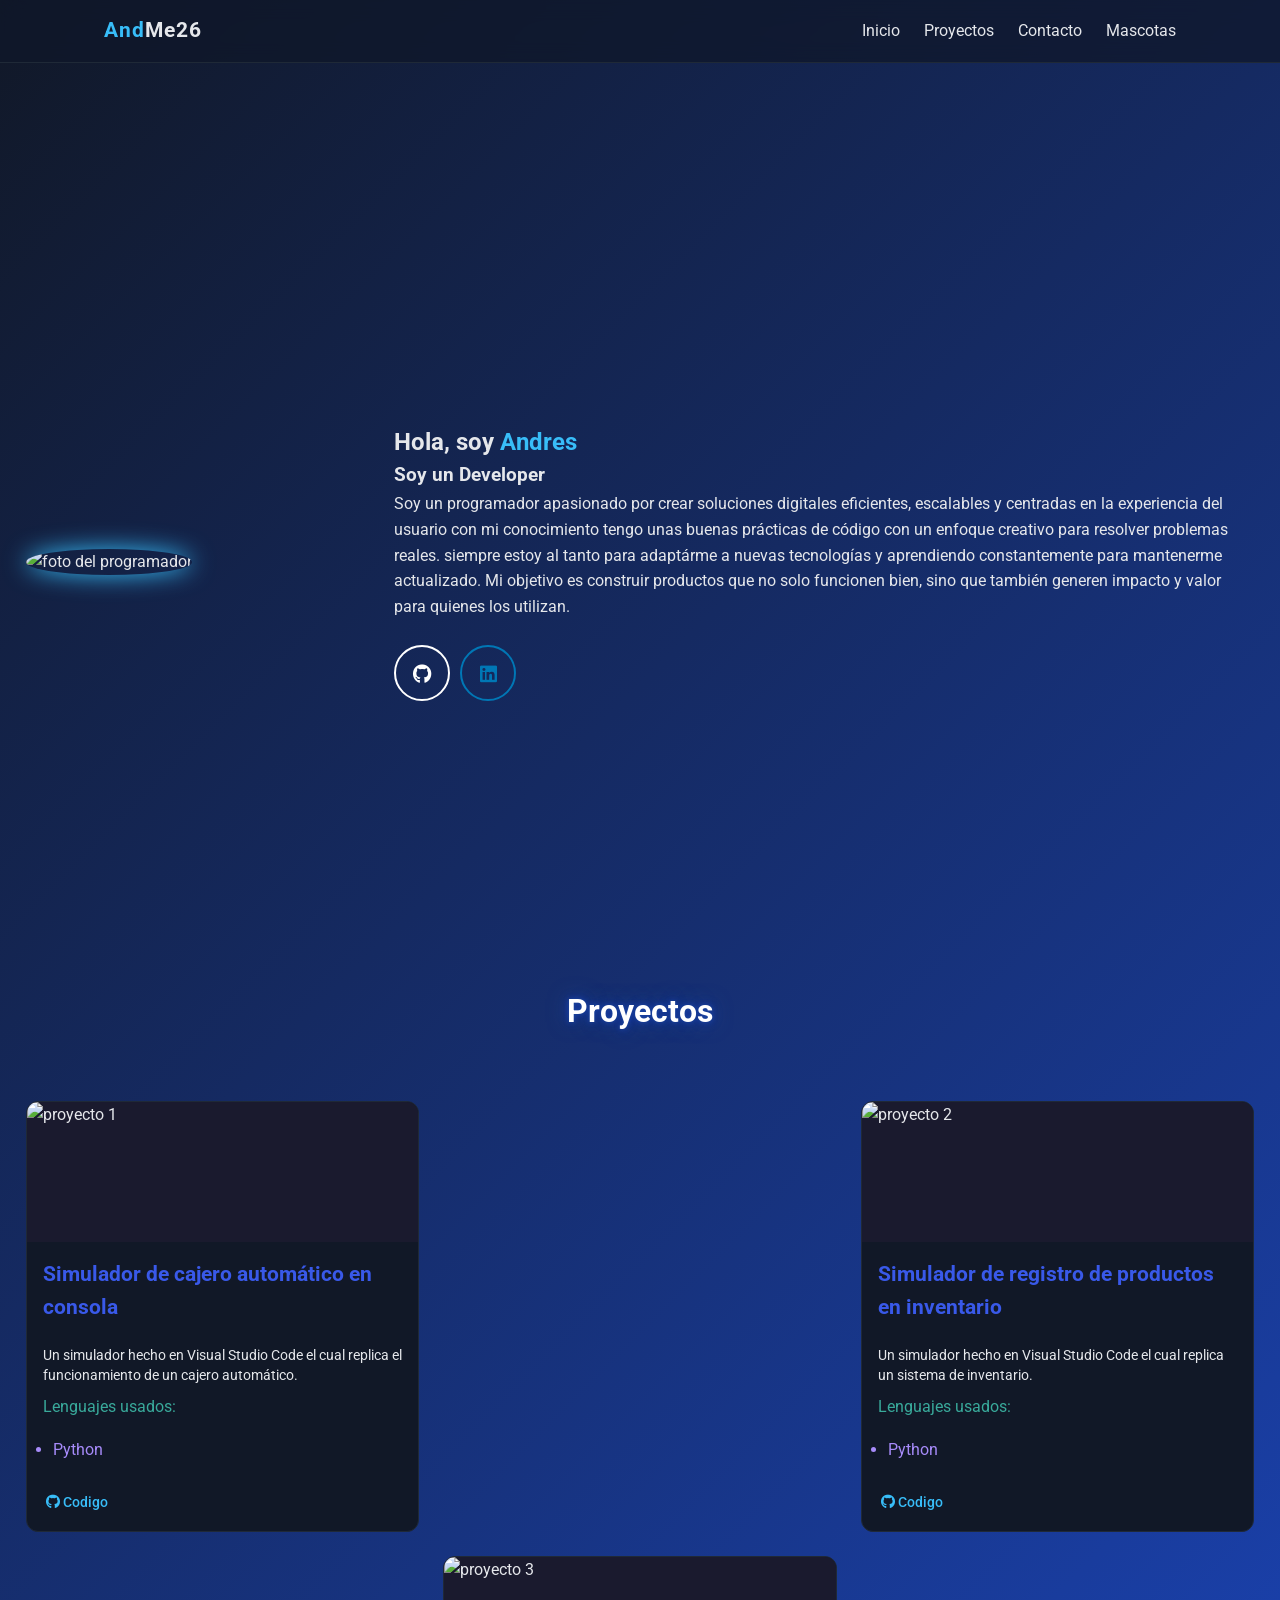
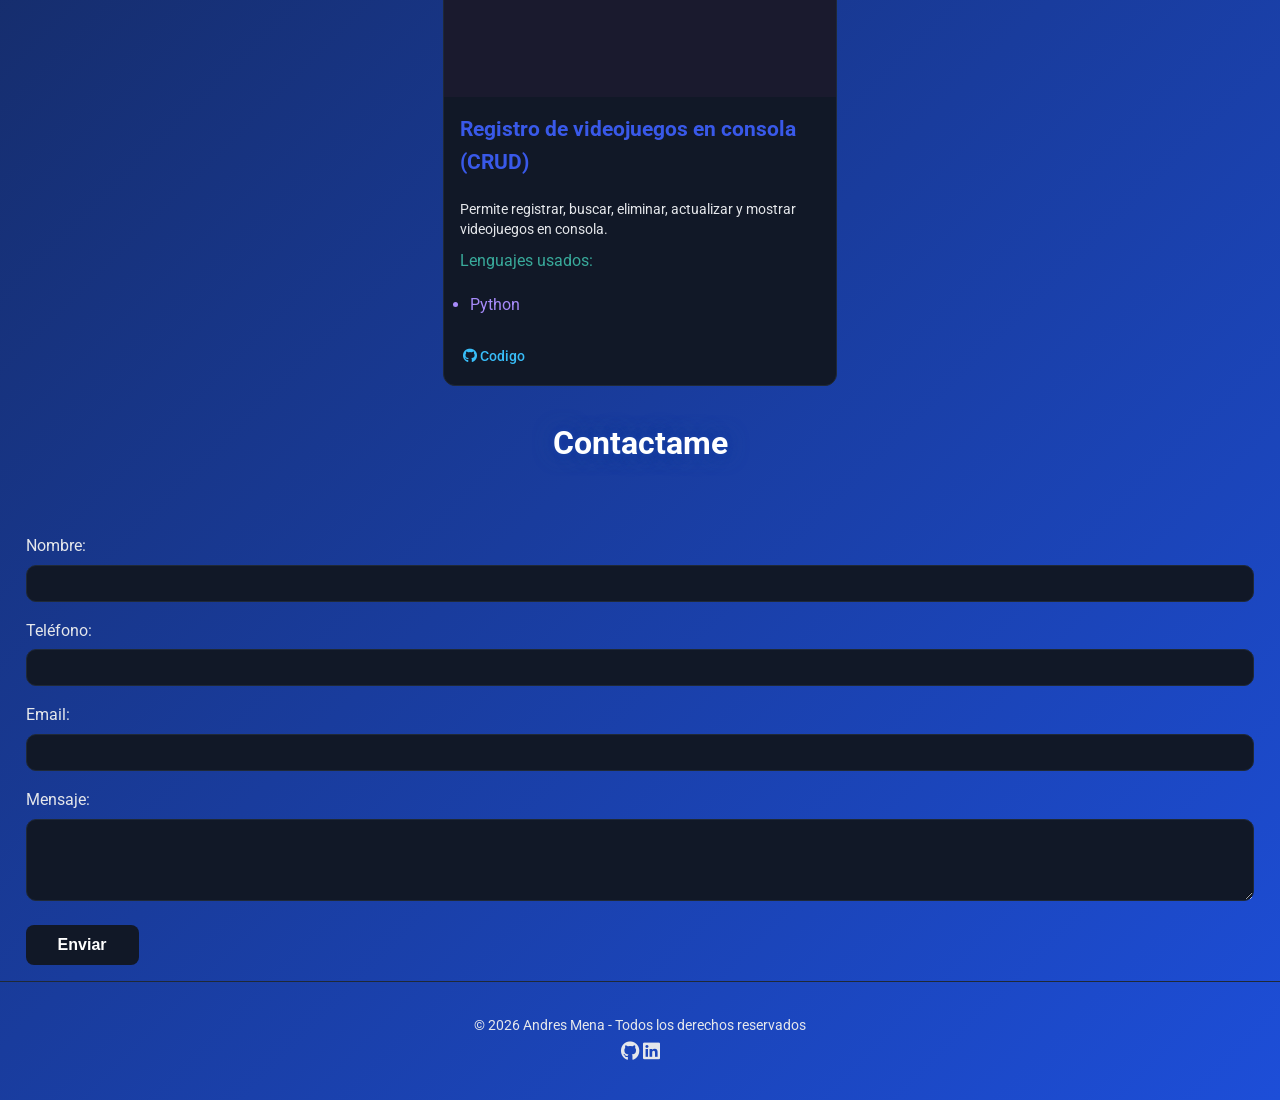
==== commit 2d17715d: "v3.2" ====
--- a/index.html
+++ b/index.html
@@ -12,6 +12,7 @@
     <link rel="stylesheet" href="src/css/home.css">
     <link rel="stylesheet" href="src/css/projects.css">
     <link rel="stylesheet" href="src/css/contact.css">
+    <link rel="stylesheet" href="src/css/responsive.css">
     <link rel="stylesheet" href="https://cdnjs.cloudflare.com/ajax/libs/font-awesome/6.0.0/css/all.min.css">
 </head>
 
@@ -32,11 +33,11 @@
     <!-- sobre mi -->
     <section id="home" class="home">
         <div class="home-img">
-            <img id="img-main" src="./public/icons/Foto.jpg" alt="foto del programador">
+            <img class="profile-main" src="./public/icons/Foto.jpg" alt="foto del programador">
         </div>
         <div class="content-home">
             <h1>Hola, soy <span> Andres </span> </h1>
-            <h3 class="text">yo soy<span></span> </h3>
+            <h3>Soy un <span>Developer</span> </h3>
             <p>Soy un programador apasionado por crear soluciones digitales eficientes, escalables y centradas en la experiencia del usuario con mi conocimiento tengo unas buenas prácticas de código con un enfoque creativo para resolver problemas reales. siempre estoy al tanto para  adaptárme a nuevas tecnologías y aprendiendo constantemente para mantenerme actualizado. Mi objetivo es construir productos que no solo funcionen bien, sino que también generen impacto y valor para quienes los utilizan.</p>
             <br>
             <div class="social-icons">
@@ -170,6 +171,7 @@
         </div>
     </footer>
 
+<script src="index.js"></script>
 </body>
 </html>
 
--- a/src/css/styles.css
+++ b/src/css/styles.css
@@ -45,11 +45,25 @@
 }
 
 body {
-    background-color: var(--background-secondary);
+    background: linear-gradient(-45deg, #0f172a,#1e3a8a,#0a0f1f,#1d4ed8,#111827);
+    background-size: 400% 400%;
+    animation: backgroundMove 12s ease infinite;
     font-family: 'Roboto', sans-serif;
     color: var(--text-primary);
     line-height: 1.6;
     padding-top: 70px;
+}
+
+@keyframes backgroundMove {
+    0% {
+        background-position: 0% 50%;
+    }
+    50% {
+        background-position: 100% 50%;
+    }
+    100% {
+        background-position: 0% 50%;
+    }
 }
 
 a {
@@ -67,7 +81,7 @@
 
 /* ================= SECTIONS ================= */
 section {
-    padding: 6rem 5%;
+    padding: 1rem 2%;
     max-width: 1400px;
     margin: 0 auto;
 }
@@ -92,116 +106,3 @@
 }
 
 
-/* ================= RESPONSIVE ================= */
-@media (max-width: 1024px) {
-    .home {
-        gap: 30px;
-        padding-top: 120px;
-        flex-direction: column;
-        justify-content: center;
-    }
-
-    .content-home {
-        max-width: 100%;
-    }
-}
-
-@media (max-width: 768px) {
-    .body {
-        padding-top: 130px;
-    }
-
-    #navbar {
-        flex-direction: column;
-        gap: 8px;
-        padding: 0.7rem 5%;
-    }
-
-    .nav-links {
-        flex-wrap: wrap;
-        justify-content: center;
-        gap: 10px;
-    }
-
-    .nav-links a {
-        font-size: 0.85rem;
-    }
-
-    .home {
-        display: flex;
-        flex-direction: column;
-        justify-content: center;
-        align-items: center;
-        text-align: center;
-        gap: 2rem;
-    }
-
-    #img-main {
-        width: 200px;
-        height: 200px;
-    }
-
-    .content-project {
-        grid-template-columns: 1fr;
-    }
-
-    .card-proyect {
-        width: 100%;
-    }
-
-    .content-home h1 {
-        font-size: 1.8rem;
-    }
-
-    .content-home p {
-        font-size: 0.95rem;
-    }
-
-    .social-icon {
-        width: 3.5rem;
-        height: 3.5rem;
-    }
-
-    footer {
-        padding: 2rem 1rem;
-    }
-
-    .contenedor-mascotas {
-        grid-template-columns: repeat(2, 1fr);
-    }
-}
-
-@media (max-width: 480px) {
-    .home-img {
-        width: 100%;
-    }
-
-    .content-home h1 {
-        font-size: 1.5rem;
-    }
-
-    .content-home p {
-        font-size: 0.9rem;
-    }
-
-    #img-main {
-        width: 150px;
-        height: 150px;
-    }
-
-    .nav-links {
-        gap: 8px;
-    }
-
-    .nav-links a {
-        font-size: 0.8rem;
-    }
-
-    .project-info h4 {
-        font-size: 1rem;
-    }
-
-    .project-info p {
-        font-size: 0.85rem;
-    }
-}
--- a/src/css/home.css
+++ b/src/css/home.css
@@ -2,7 +2,6 @@
 .home {
     display: flex;
     align-items: center;
-    justify-content: space-between;
     min-height: 100vh;
     padding-top: 100px;
 }
@@ -19,14 +18,9 @@
     width: 30%;
 }
 
-.home img {
-    max-width: 100%;
-    margin-left: auto;
-    margin-right: auto;
-}
 
-#img-main {
-    width: 91%;
+.profile-main {
+    width: 90%;
     max-width: 310px;
     height: auto;
     border-radius: 50%;
@@ -34,7 +28,7 @@
     transition: 0.3s;
 }
 
-#img-main:hover {
+.profile-main:hover {
     transform: scale(1.05);
 }
 
--- a/src/css/responsive.css
+++ b/src/css/responsive.css
@@ -0,0 +1,147 @@
+/* ================= RESPONSIVE ================= */
+@media (max-width: 1024px) {
+    .home {
+        gap: 30px;
+        padding-top: 120px;
+        display: flex;
+        flex-direction: column;
+        justify-content: center;
+    }
+
+    .content-home {
+        max-width: 100%;
+    }
+}
+
+@media (max-width: 1023px) {
+    .body {
+        padding-top: 130px;
+    }
+
+    #navbar {
+        display: flex;
+        flex-direction: column;
+        gap: 8px;
+        padding: 0.7rem 5%;
+    }
+
+    .nav-links {
+        display: flex;
+        flex-wrap: wrap;
+        justify-content: center;
+        gap: 10px;
+    }
+
+    .nav-links a {
+        font-size: 0.85rem;
+    }
+
+    .home {
+        display: flex;
+        flex-direction: column;
+        justify-content: center;
+        align-items: center;
+        text-align: center;
+        gap: 2rem;
+    }
+
+
+    .home-img {
+        width: 100%;
+        display: flex;
+        justify-content: center;
+    }
+
+
+    .profile-main {
+        width: 300px;
+        height: 300px;
+    }
+
+    .social-icons{
+        display: flex;
+        justify-content: center;
+        gap: 10px;
+    }
+
+
+
+    .content-project {
+        grid-template-columns: repeat(2, 1fr);
+    }
+
+    .card-proyect {
+        width: 100%;
+    }
+
+    .content-home h1 {
+        font-size: 1.8rem;
+    }
+
+    .content-home p {
+        font-size: 0.95rem;
+    }
+
+    .social-icon {
+        width: 3.5rem;
+        height: 3.5rem;
+    }
+
+    footer {
+        padding: 2rem 1rem;
+    }
+
+    .contenedor-mascotas {
+        grid-template-columns: repeat(3, 1fr);
+    }
+}
+
+@media (max-width: 480px) {
+    body {
+        padding-top: 110px;
+    }
+
+    .home-img {
+        width: 100%;
+        
+    }
+
+    .profile-main {
+        width: 250px;
+        height: 250px;
+    }
+
+    .content-home h1 {
+        font-size: 1.5rem;
+    }
+
+    .content-home p {
+        font-size: 0.9rem;
+    }
+
+    .nav-links {
+        gap: 8px;
+    }
+
+    .nav-links a {
+        font-size: 0.8rem;
+    }
+
+    
+    .content-project {
+        grid-template-columns: 1fr;
+    }
+
+    .project-info h4 {
+        font-size: 1rem;
+    }
+
+    .project-info p {
+        font-size: 0.85rem;
+    }
+
+    .contenedor-mascotas {
+        grid-template-columns: repeat(2, 1fr);
+    }
+
+}
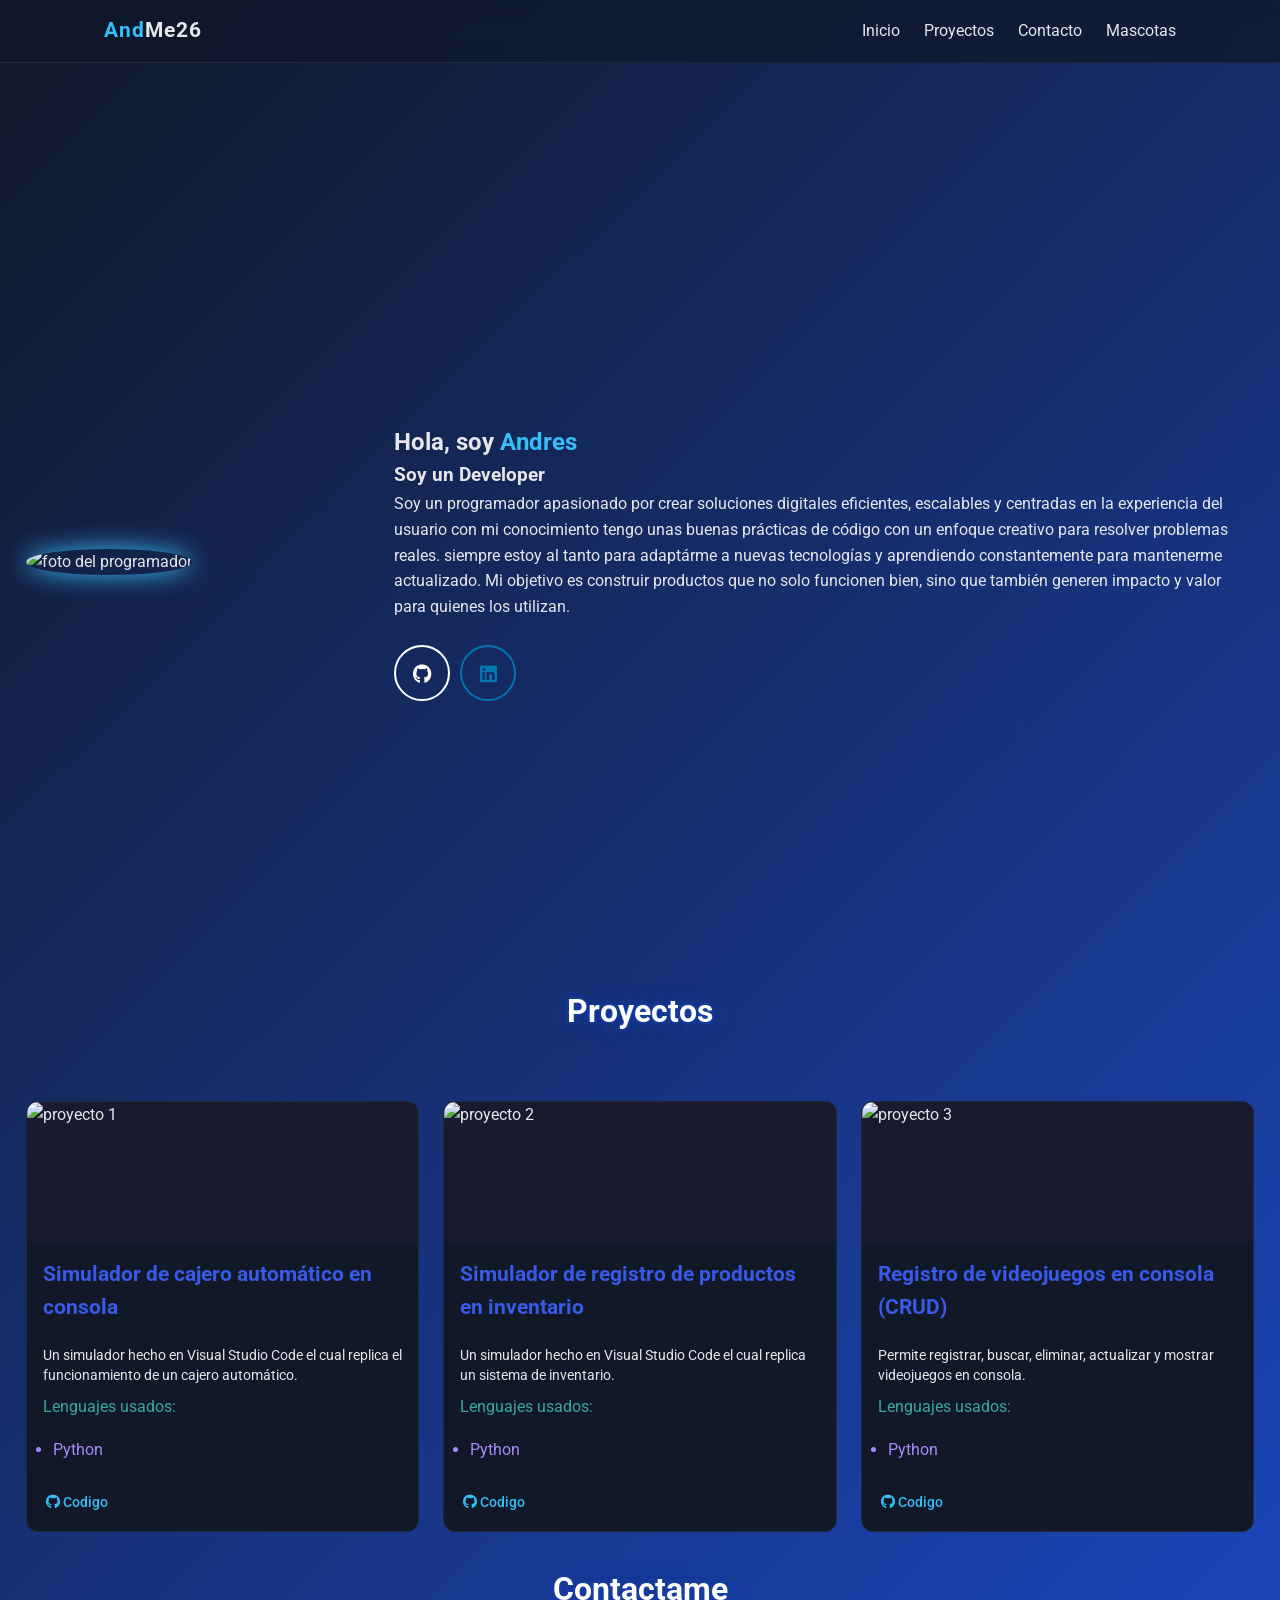
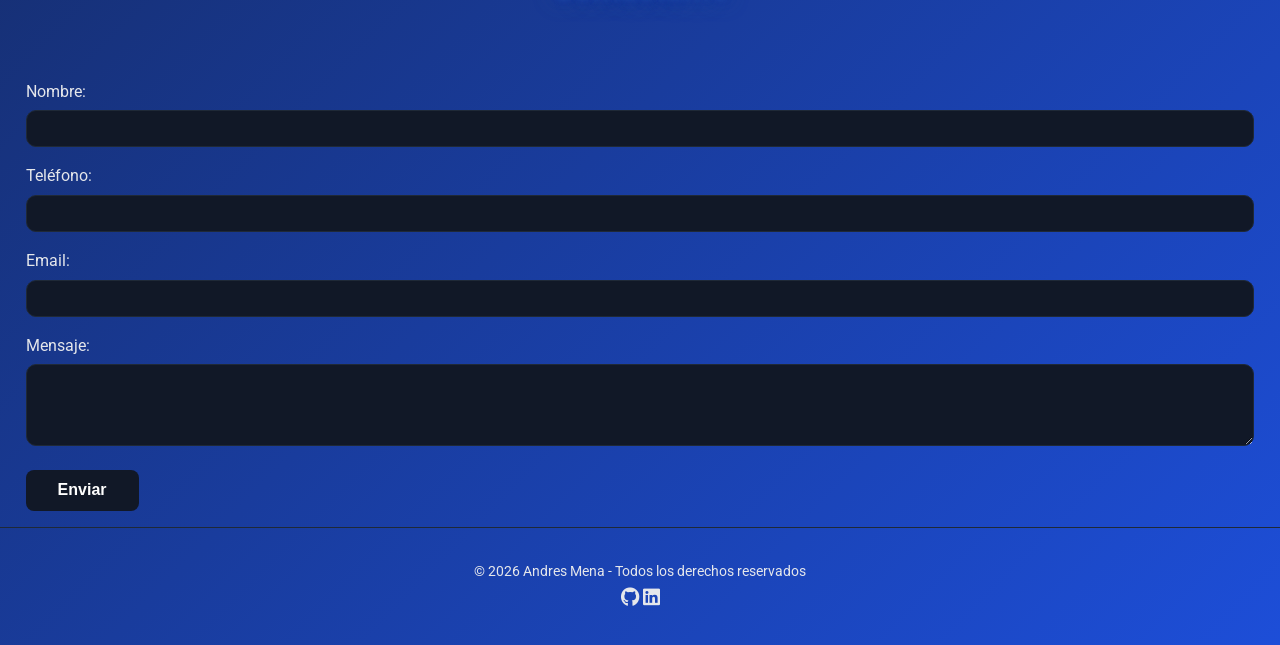
==== commit 7d2995ff: "fix: se reparo la visualizacion de las columnas de proyectos en el area de index.html" ====
--- a/index.html
+++ b/index.html
@@ -79,7 +79,6 @@
 
             </div>
 
-            <br>
 
             <!-- PROYECTO 2 -->
             <div class="card-proyect">
@@ -106,7 +105,7 @@
 
             </div>
 
-            <br>
+
 
             <!-- PROYECTO 3 -->
             <div class="card-proyect">
--- a/src/css/projects.css
+++ b/src/css/projects.css
@@ -16,6 +16,7 @@
     grid-template-columns: repeat(3, 1fr);
     gap: 24px;
     align-items: start;
+    width: 100%;
     max-width: 100%;
     margin: 0 auto;
 }
--- a/src/css/responsive.css
+++ b/src/css/responsive.css
@@ -67,11 +67,13 @@
 
 
     .content-project {
-        grid-template-columns: repeat(2, 1fr);
+        
+        grid-template-columns: repeat(2,1fr);
+        
     }
 
     .card-proyect {
-        width: 100%;
+        width: auto;
     }
 
     .content-home h1 {
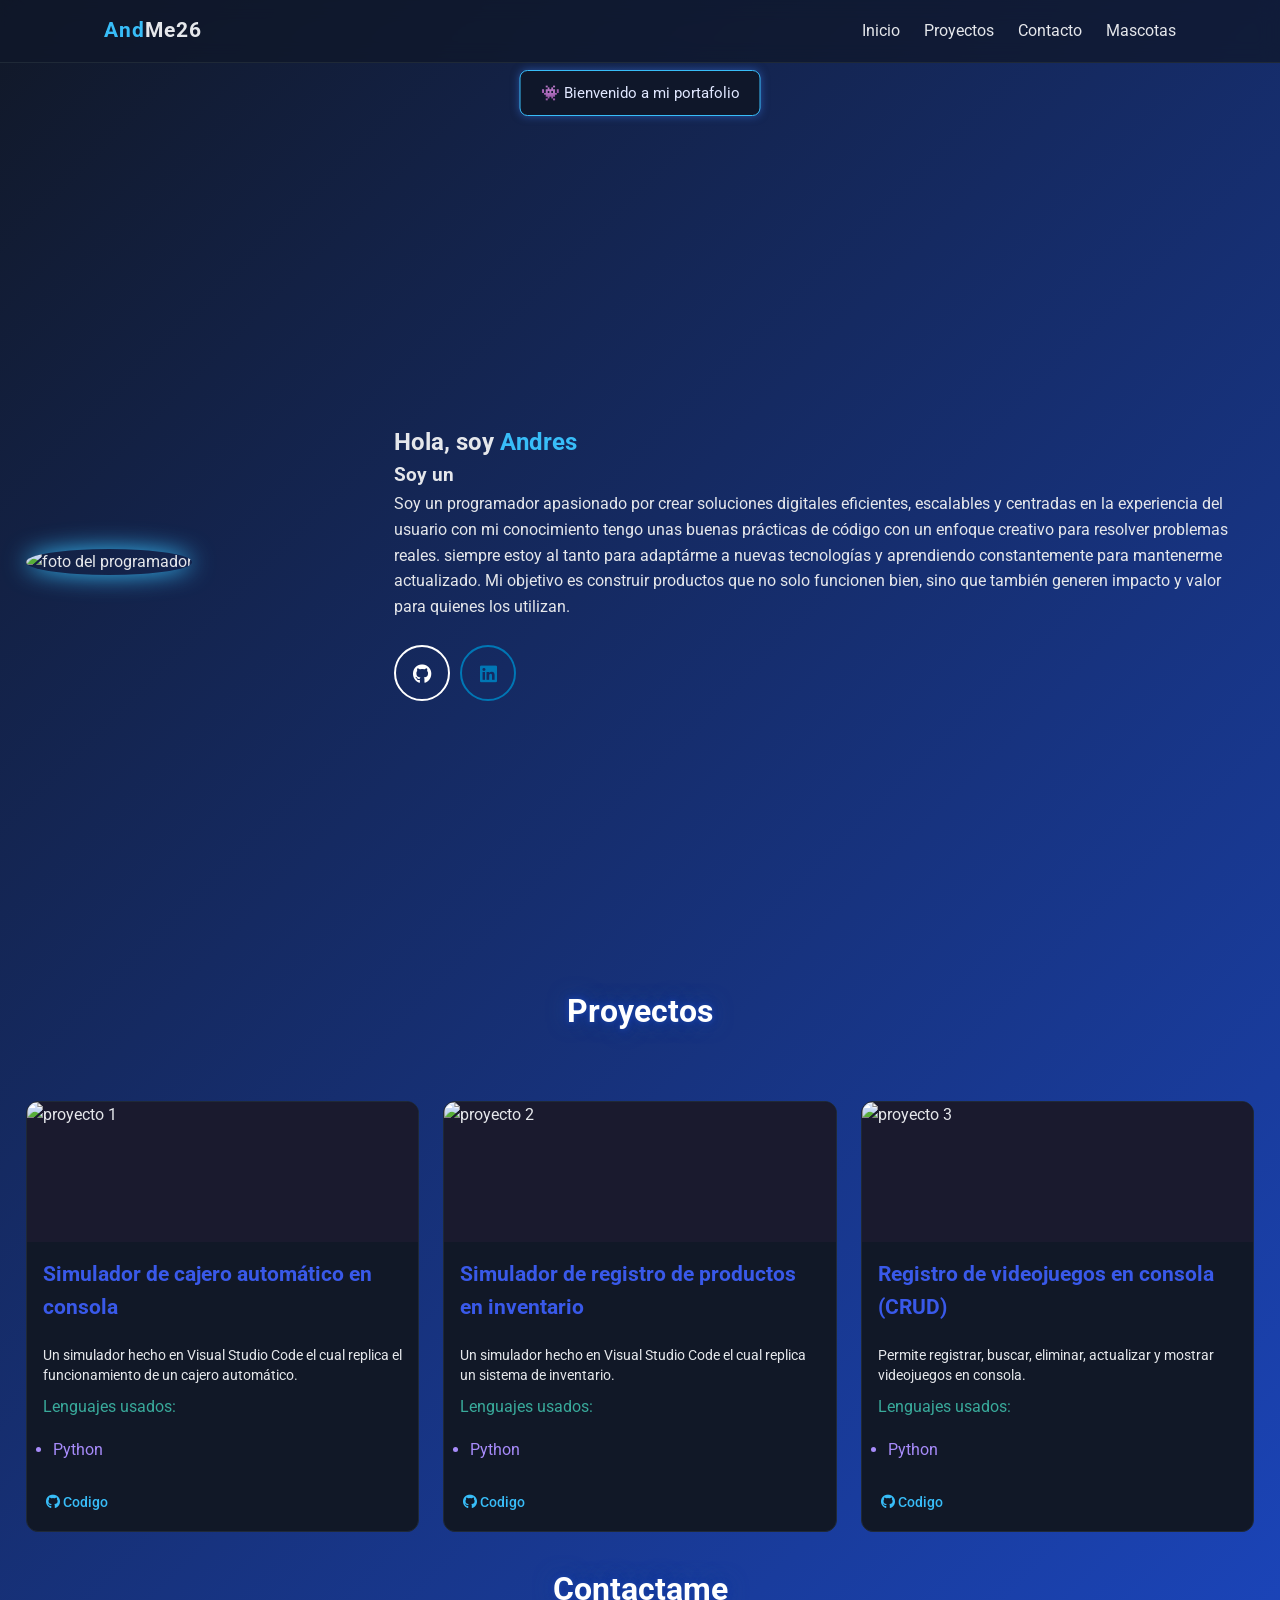
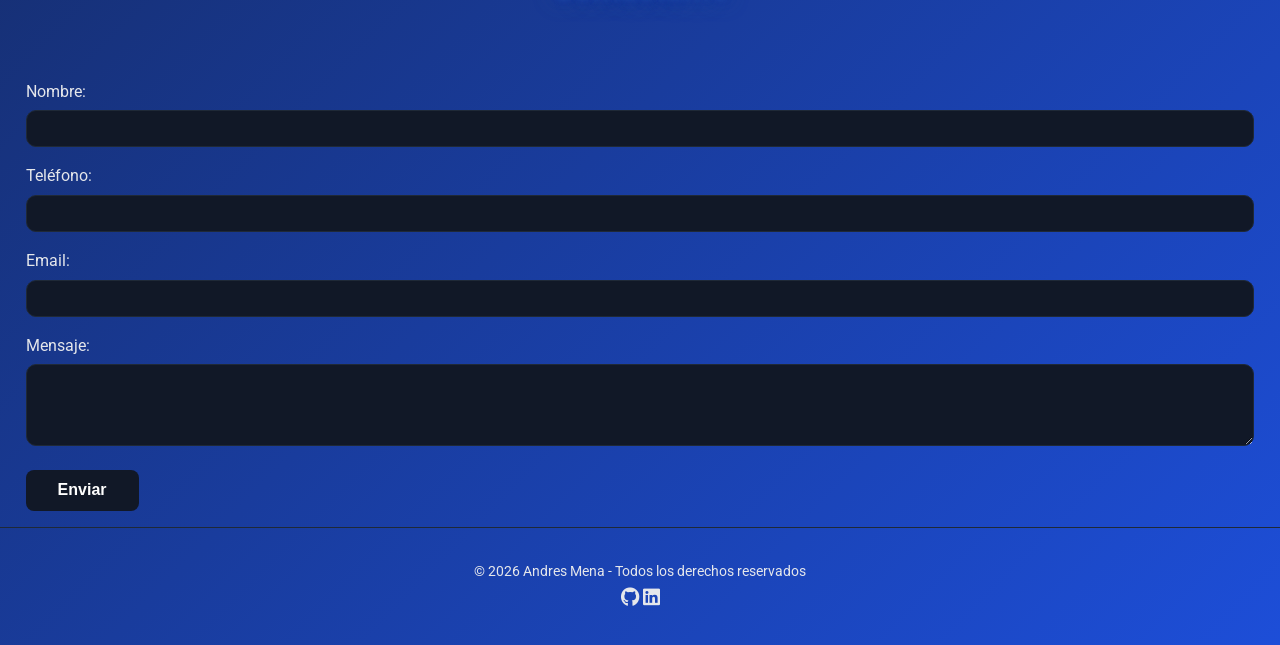
==== commit 91ebe267: "feat: implementacion de un mensaje al iniciar la pagina con javascript" ====
--- a/index.html
+++ b/index.html
@@ -17,7 +17,11 @@
 </head>
 
 <body>
-    
+
+    <div id="welcome" class="welcome">
+    👾​ Bienvenido a mi portafolio
+    </div>
+
     <header>    
         <nav id="navbar">
             <div class="logo"><span>And</span>Me26</div>
@@ -37,7 +41,7 @@
         </div>
         <div class="content-home">
             <h1>Hola, soy <span> Andres </span> </h1>
-            <h3>Soy un <span>Developer</span> </h3>
+            <h3 id="text" >Soy un </h3>
             <p>Soy un programador apasionado por crear soluciones digitales eficientes, escalables y centradas en la experiencia del usuario con mi conocimiento tengo unas buenas prácticas de código con un enfoque creativo para resolver problemas reales. siempre estoy al tanto para  adaptárme a nuevas tecnologías y aprendiendo constantemente para mantenerme actualizado. Mi objetivo es construir productos que no solo funcionen bien, sino que también generen impacto y valor para quienes los utilizan.</p>
             <br>
             <div class="social-icons">
@@ -55,11 +59,11 @@
         <div class="content-project">
 
             <!-- PROYECTO 1 -->
-            <div class="card-proyect">
+            <article class="card-proyect">
 
-                <div class="project-img">
+                <figure class="project-img">
                     <img src="./public/Img/cajero.jpg" alt="proyecto 1">
-                </div>
+                </figure>
 
                 <div class="project-info">
                     <h4>Simulador de cajero automático en consola</h4>
@@ -77,15 +81,15 @@
                     </a>
                 </div>
 
-            </div>
+            </article>
 
 
             <!-- PROYECTO 2 -->
-            <div class="card-proyect">
+            <article class="card-proyect">
 
-                <div class="project-img">
+                <figure class="project-img">
                     <img src="./public/Img/2897785.png" alt="proyecto 2">
-                </div>
+                </figure>
 
                 <div class="project-info">
                     <h4>Simulador de registro de productos en inventario</h4>
@@ -103,16 +107,16 @@
                     </a>
                 </div>
 
-            </div>
+            </article>
 
 
 
             <!-- PROYECTO 3 -->
-            <div class="card-proyect">
+            <article class="card-proyect">
 
-                <div class="project-img">
+                <figure class="project-img">
                     <img src="./public/Img/videojuegos.jpg" alt="proyecto 3">
-                </div>
+                </figure>
 
                 <div class="project-info">
                     <h4>Registro de videojuegos en consola (CRUD)</h4>
@@ -130,7 +134,7 @@
                     </a>
                 </div>
 
-            </div>
+            </article>
 
         </div>
     </section>
--- a/src/css/styles.css
+++ b/src/css/styles.css
@@ -106,3 +106,19 @@
 }
 
 
+.welcome {
+    position: fixed;
+    top:-100px;  /* se mueve hacia arriba para ocultarlo */
+    left: 50%;  /* se desplaza a la izquierda */
+    transform: translateX(-50%);  /* se centra a la izquierda */
+    background-color: #0f172a; /* fondo oscuro */
+    color: #e0e7ff; 
+    padding: 10px 20px;
+    border-radius: 8px;
+    box-shadow: 0 0 8px rgba(59, 130, 246, 0.5);
+    border: 1px solid var(--secondary-color); 
+    font-size: 15px;
+    transition: top 0.5s ease;
+    z-index: 1000;
+}
+
--- a/src/css/home.css
+++ b/src/css/home.css
@@ -66,3 +66,12 @@
     transform: translateY(-4px);
 }
 
+#texto {
+    cursor: pointer;
+    transition: color 0.3s ease;
+}
+
+#texto:hover {
+    color: #3b82f6; /* azul neon */
+}
+
--- a/src/css/responsive.css
+++ b/src/css/responsive.css
@@ -1,20 +1,11 @@
 /* ================= RESPONSIVE ================= */
-@media (max-width: 1024px) {
-    .home {
-        gap: 30px;
-        padding-top: 120px;
-        display: flex;
-        flex-direction: column;
-        justify-content: center;
-    }
-
-    .content-home {
-        max-width: 100%;
-    }
+img {
+    max-width: 100%;
+    height: auto;
 }
 
-@media (max-width: 1023px) {
-    .body {
+@media (max-width: 1024px) {
+    body {
         padding-top: 130px;
     }
 
@@ -64,8 +55,6 @@
         gap: 10px;
     }
 
-
-
     .content-project {
         
         grid-template-columns: repeat(2,1fr);
@@ -97,6 +86,7 @@
         grid-template-columns: repeat(3, 1fr);
     }
 }
+
 
 @media (max-width: 480px) {
     body {
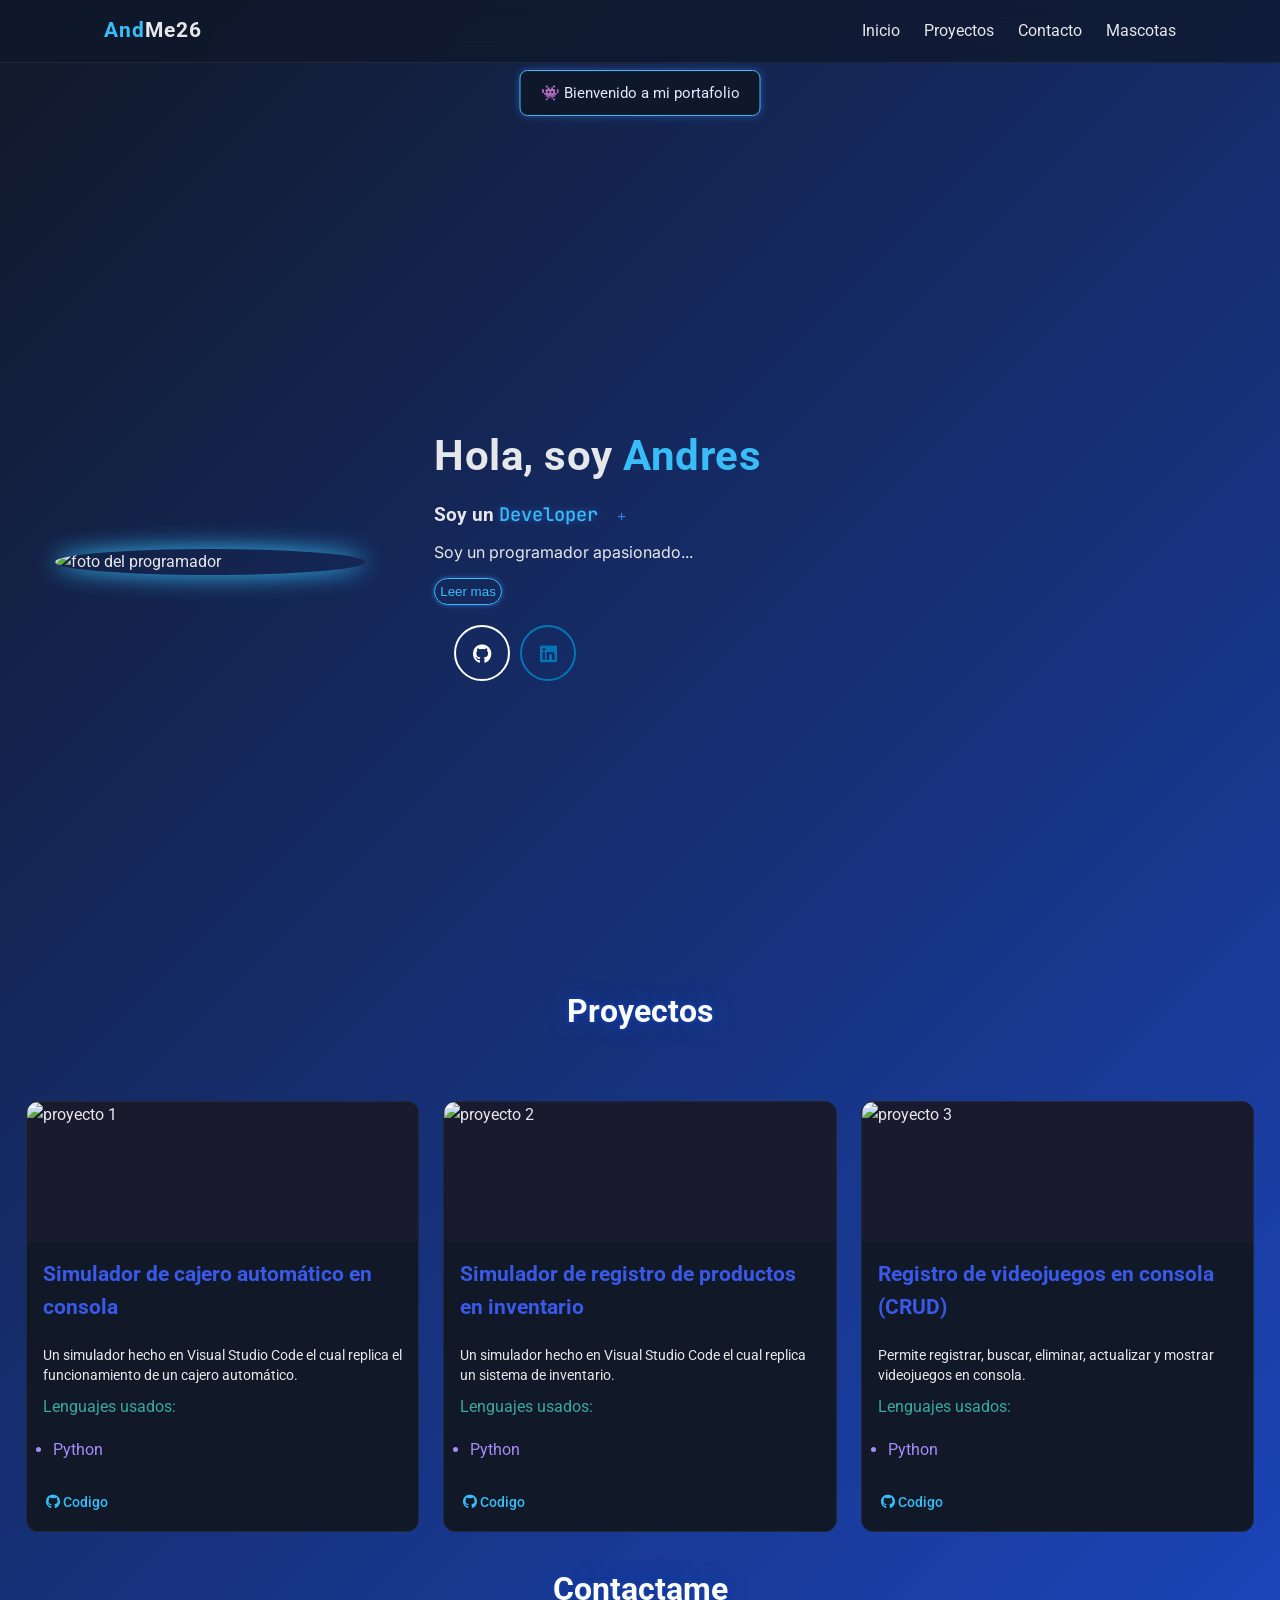
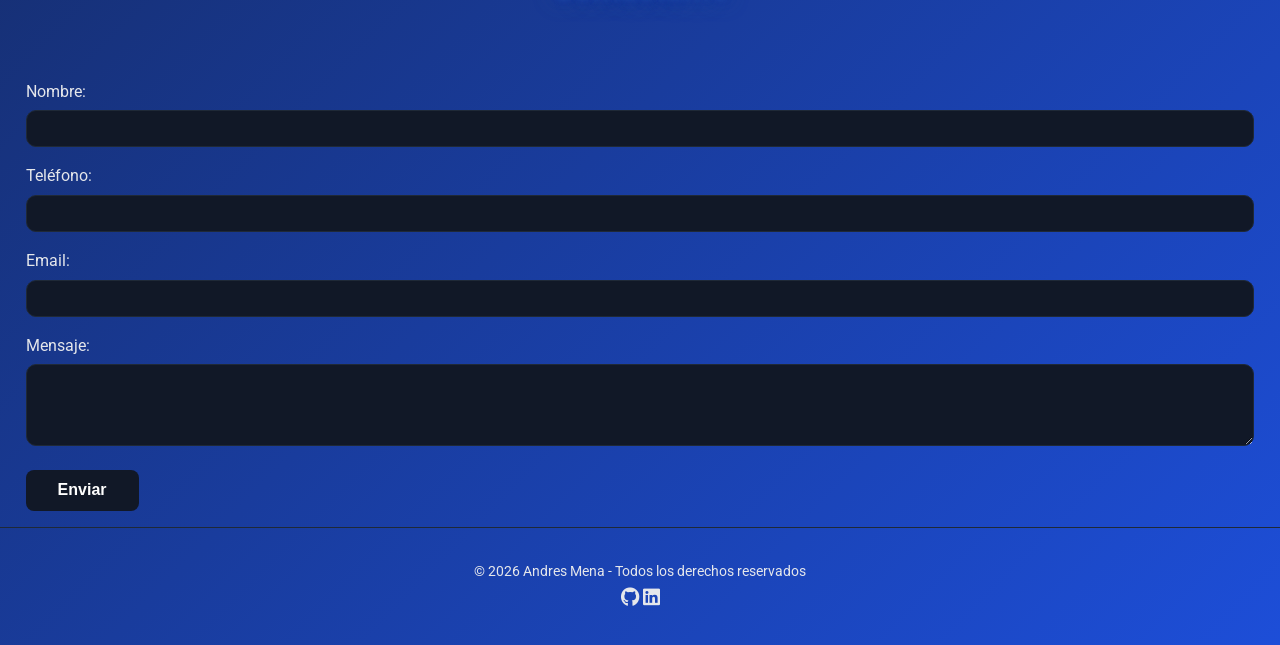
==== commit a7dbda17: "feat: se agrego boton interactivo con js, cambio de fuente de home, modificaciones en el css , cambi" ====
--- a/index.html
+++ b/index.html
@@ -7,6 +7,8 @@
     <link rel="icon" type="image/jpg" href="./public/icons/favicon.jpeg">
     <title>Portafolio</title>
     <link href="https://fonts.googleapis.com/css2?family=Roboto:wght@400;700&display=swap" rel="stylesheet">
+    <link href="https://fonts.googleapis.com/css2?family=Inter:ital,opsz@0,14..32;1,14..32&display=swap" rel="stylesheet">
+    <link href="https://fonts.googleapis.com/css2?family=JetBrains+Mono:ital,wght@0,500;1,500&display=swap" rel="stylesheet">
     <link rel="stylesheet" href="src/css/styles.css">
     <link rel="stylesheet" href="src/css/header.css">
     <link rel="stylesheet" href="src/css/home.css">
@@ -21,6 +23,7 @@
     <div id="welcome" class="welcome">
     👾​ Bienvenido a mi portafolio
     </div>
+
 
     <header>    
         <nav id="navbar">
@@ -41,17 +44,22 @@
         </div>
         <div class="content-home">
             <h1>Hola, soy <span> Andres </span> </h1>
-            <h3 id="text" >Soy un </h3>
-            <p>Soy un programador apasionado por crear soluciones digitales eficientes, escalables y centradas en la experiencia del usuario con mi conocimiento tengo unas buenas prácticas de código con un enfoque creativo para resolver problemas reales. siempre estoy al tanto para  adaptárme a nuevas tecnologías y aprendiendo constantemente para mantenerme actualizado. Mi objetivo es construir productos que no solo funcionen bien, sino que también generen impacto y valor para quienes los utilizan.</p>
-            <br>
+            <h3>
+                Soy un <span id="text-dev"> Developer </span>  
+                <button id="btn-extensible">+</button>
+            </h3>    
+            <p id="about-text">Soy un programador apasionado...</p>
+            <button id="btn-text">Leer mas</button>
+            
             <div class="social-icons">
                 <a class="s-icon-g" href="https://github.com/AndMe26" target="_blank"><i class="fab fa-github"></i></a>
                 <a class="s-icon-l" href="https://www.linkedin.com/in/andme26/" target="_blank"><i class="fab fa-linkedin"></i></a>
             </div>
         </div>
-
+        
     </section>
 
+    
     
     <section id="projects" class="projects">
         <h2 class="title-project">Proyectos</h2>
@@ -174,7 +182,7 @@
         </div>
     </footer>
 
-<script src="index.js"></script>
+<script src="script.js"></script>
 </body>
 </html>
 
@@ -184,6 +192,5 @@
 
 
 
-    
-        
 
+
--- a/src/css/styles.css
+++ b/src/css/styles.css
@@ -54,6 +54,7 @@
     padding-top: 70px;
 }
 
+/* ================= ANIMACION DEL FONDO DE LA PAGINA ================= */
 @keyframes backgroundMove {
     0% {
         background-position: 0% 50%;
@@ -75,6 +76,7 @@
 .social-icons{
     display: flex;
     justify-content: left;
+    padding: 20px;
     gap: 10px;
 }
 
@@ -105,13 +107,13 @@
     color: var(--secondary-color);
 }
 
-
+/* ================= WELCOME MESSAGE ================= */
 .welcome {
     position: fixed;
     top:-100px;  /* se mueve hacia arriba para ocultarlo */
     left: 50%;  /* se desplaza a la izquierda */
     transform: translateX(-50%);  /* se centra a la izquierda */
-    background-color: #0f172a; /* fondo oscuro */
+    background-color: #0f172a; 
     color: #e0e7ff; 
     padding: 10px 20px;
     border-radius: 8px;
@@ -122,3 +124,34 @@
     z-index: 1000;
 }
 
+/* ================= ABOUT ME BUTTON AND TEXT ================= */
+#info-about-me{
+    display: none;
+}
+
+#info-about-me {
+    margin-top: 10px;
+    padding: 12px;
+    background: rgba(108, 111, 116, 0.1);
+    border-left: 3px solid #3b82f6;
+    border-radius: 6px;
+    color: #ffffff;
+}
+
+#btn-info{
+    margin-top: 10px;
+    padding: 6px 14px;
+    background: transparent;
+    color: var(--secondary-color);
+    border: 1px solid var(--secondary-color);
+    border-radius: 6px;
+    cursor: pointer;
+    transition: all 0.3s ease;
+}
+
+#btn-info:hover{
+    background: var(--secondary-color);
+    color: #0f172a;
+    box-shadow: 0 0 10px var(--secondary-color);
+}
+
--- a/src/css/home.css
+++ b/src/css/home.css
@@ -4,6 +4,7 @@
     align-items: center;
     min-height: 100vh;
     padding-top: 100px;
+    gap: 40px;
 }
 
 .content-home {
@@ -14,8 +15,26 @@
     color: var(--secondary-color);
 }
 
+.content-home h1 {
+    font-family: 'roboto', sans-serif;
+    font-weight: 700;
+    font-size: 2.6rem;
+    letter-spacing: 0.5px;
+    margin-bottom: 10px;
+}
+
+.content-home p {
+    font-family: 'Inter', sans-serif;
+    margin-top: 10px;
+    line-height: 1.4;
+    
+}
+
 .home-img {
     width: 30%;
+    display: flex;
+    justify-content: center;
+    align-items: center;
 }
 
 
@@ -66,12 +85,45 @@
     transform: translateY(-4px);
 }
 
-#texto {
+#btn-extensible {
+    background: transparent;
+    border: none;
+    color: #3b82f6;
+    font-size: 15px;
+    margin-left: 8px;
     cursor: pointer;
-    transition: color 0.3s ease;
+    transition:  0.2s ease, color 0.3s ease;
 }
 
-#texto:hover {
-    color: #3b82f6; /* azul neon */
+#btn-extensible:hover {
+    color: #0ad077;
+    transform: scale(1.2);
 }
 
+
+#text-dev {
+    font-family: 'JetBrains Mono', monospace;
+    color: var(--secondary-color);
+    font-weight: 500;
+    text-shadow: 0 0 6px rgba(59, 130, 246, 0.5);
+
+}
+
+
+
+#btn-text{
+    margin-top: 15px;
+    padding: 5px;
+    border: 1px solid var(--secondary-color);
+    border-radius: 25px;
+    cursor: pointer;
+    background: transparent;
+    color: var(--secondary-color);
+    box-shadow: 0 0 5px rgba(59, 130, 246, 0.7);
+    transition: 0.6s ease;
+}
+
+#btn-text:hover{
+    
+    transform: scale(1.05);
+}
--- a/src/css/projects.css
+++ b/src/css/projects.css
@@ -90,4 +90,5 @@
     color: var(--secondary-color);
     font-weight: 500;
     font-size: 0.9rem;
-}+}
+
